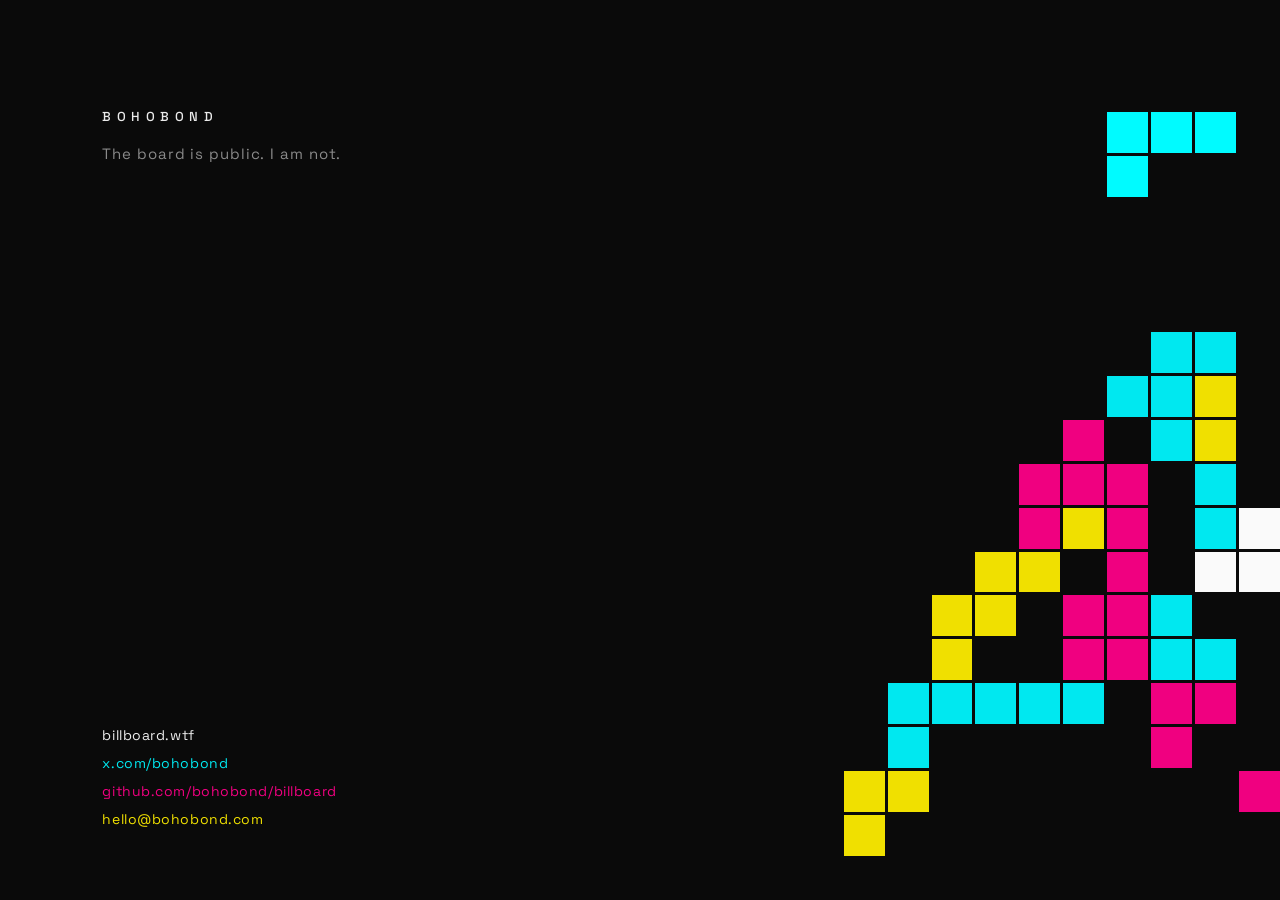
==== index.html @ ad7be21b "Well cells are squares." ====
<!DOCTYPE html>
<html lang="en">
<head>
  <meta charset="utf-8" />
  <meta name="viewport" content="width=device-width, initial-scale=1" />
  <title>BOHOBOND</title>
  <meta name="description" content="The board is public. I am not." />
  <link rel="preconnect" href="https://fonts.googleapis.com" />
  <link rel="preconnect" href="https://fonts.gstatic.com" crossorigin />
  <link href="https://fonts.googleapis.com/css2?family=Space+Grotesk:wght@400;500;600&display=swap" rel="stylesheet" />
  <style>
    :root {
      --void: #0A0A0A;
      --paper: #FAFAFA;
      --ink: #141414;
      --mist: #EBEBEB;
      --cyan: #00E8F0;
      --magenta: #F00080;
      --yellow: #F0E000;
      --dim: #8A8A8A;
    }
    * { box-sizing: border-box; }
    html, body {
      margin: 0;
      min-height: 100%;
      background: var(--void);
      color: var(--mist);
      font-family: "Space Grotesk", system-ui, sans-serif;
    }
    body {
      min-height: 100svh;
      display: grid;
      grid-template-columns: minmax(280px, 42vw) 1fr;
    }
    a { color: inherit; text-decoration: none; }
    a:hover { opacity: 0.7; }
    .card {
      padding: 12vh 8vw 8vh;
      display: flex;
      flex-direction: column;
      justify-content: space-between;
      min-height: 100svh;
    }
    .name {
      font-size: 13px;
      letter-spacing: 0.42em;
      font-weight: 500;
      text-transform: uppercase;
    }
    .strap {
      margin-top: 18px;
      font-size: 15px;
      letter-spacing: 0.06em;
      color: var(--dim);
      max-width: 16em;
      line-height: 1.45;
    }
    .links {
      list-style: none;
      padding: 0;
      margin: 0;
      display: grid;
      gap: 10px;
      font-size: 14px;
      letter-spacing: 0.04em;
    }
    .c { color: var(--cyan); }
    .m { color: var(--magenta); }
    .y { color: var(--yellow); }
    .k { color: var(--mist); }
    .well-wrap {
      position: relative;
      min-height: 100svh;
      display: flex;
      align-items: flex-end;
      justify-content: flex-end;
      overflow: hidden;
    }
    .well {
      --g: 3px;
      --cell: min(4.55svh, 6.8vw);
      display: grid;
      grid-template-columns: repeat(10, var(--cell));
      grid-template-rows: repeat(20, var(--cell));
      gap: var(--g);
      width: max-content;
      height: max-content;
      margin: 0;
      padding: 0;
    }
    .cell { background: transparent; aspect-ratio: 1; }
    .cell.on { cursor: pointer; }
    .cell.C { background: var(--cyan); }
    .cell.M { background: var(--magenta); }
    .cell.Y { background: var(--yellow); }
    .cell.K { background: var(--paper); }
    .cell.live { filter: brightness(1.08); }
    .cell.lock { animation: lock .28s ease-out; }
    .cell.clearing { animation: clear .35s ease-in forwards; }
    .cell.on:hover { filter: brightness(1.14); }
    @keyframes lock {
      0% { transform: translateY(-6px); filter: brightness(1.4); }
      100% { transform: none; filter: none; }
    }
    @keyframes clear {
      to { opacity: 0; transform: scale(0.2); }
    }
    .egg {
      position: fixed;
      left: 8vw;
      bottom: 8vh;
      max-width: 22em;
      font-size: 13px;
      letter-spacing: 0.08em;
      color: var(--mist);
      opacity: 0;
      transform: translateY(8px);
      pointer-events: none;
      transition: opacity .35s ease, transform .35s ease;
    }
    .egg.show { opacity: 1; transform: none; }
    @media (max-width: 820px) {
      body { grid-template-columns: 1fr; }
      .card { min-height: auto; padding: 10vh 8vw 4vh; }
      .well-wrap { min-height: auto; justify-content: flex-end; }
      .well { --cell: min(8.2vw, 3.8svh); }
    }
    @media (prefers-reduced-motion: reduce) {
      .cell.lock, .cell.clearing { animation: none; }
    }
  </style>
</head>
<body>
  <main class="card">
    <header>
      <div class="name">Bohobond</div>
      <p class="strap">The board is public. I am not.</p>
    </header>
    <ul class="links">
      <li><a class="k" href="https://billboard.wtf">billboard.wtf</a></li>
      <li><a class="c" href="https://x.com/bohobond">x.com/bohobond</a></li>
      <li><a class="m" href="https://github.com/bohobond/billboard">github.com/bohobond/billboard</a></li>
      <li><a class="y" href="mailto:hello@bohobond.com">hello@bohobond.com</a></li>
    </ul>
  </main>
  <aside class="well-wrap" aria-hidden="true">
    <div class="well" id="well"></div>
  </aside>
  <div class="egg" id="egg"></div>
  <script>
    const COLS = 10, ROWS = 20;
    const COLORS = ["C", "M", "Y", "K"];
    const SHAPES = {
      I: [[[0,0],[1,0],[2,0],[3,0]], [[0,0],[0,1],[0,2],[0,3]]],
      O: [[[0,0],[1,0],[0,1],[1,1]]],
      T: [[[0,0],[1,0],[2,0],[1,1]], [[1,0],[1,1],[1,2],[0,1]], [[0,1],[1,1],[2,1],[1,0]], [[0,0],[0,1],[0,2],[1,1]]],
      L: [[[0,0],[0,1],[0,2],[1,2]], [[0,1],[1,1],[2,1],[2,0]], [[0,0],[1,0],[1,1],[1,2]], [[0,0],[1,0],[2,0],[0,1]]],
      J: [[[1,0],[1,1],[1,2],[0,2]], [[0,0],[0,1],[1,1],[2,1]], [[0,0],[1,0],[0,1],[0,2]], [[0,0],[1,0],[2,0],[2,1]]],
      S: [[[1,0],[2,0],[0,1],[1,1]], [[0,0],[0,1],[1,1],[1,2]]],
      Z: [[[0,0],[1,0],[1,1],[2,1]], [[1,0],[0,1],[1,1],[0,2]]]
    };
    const NAMES = Object.keys(SHAPES);
    const SEED = [
      "..........","..........","..........","..........","..........",
      "..........","..........",".......CC.","......CCY.",".....M.CY.",
      "....MMM.C.","....MYM.CK","...YY.M.KK","..YY.MMC..","..Y..MMCC.",
      ".CCCCC.MM.",".C.....M..","YY.......M","Y.........",".........."
    ];
    const LINES = [
      "The well is mid-game.",
      "Not the face. The frame.",
      "Leave the B on the other account.",
      "Studio is free. The street is not.",
      "Paper squares count as K."
    ];
    const wellEl = document.getElementById("well");
    const egg = document.getElementById("egg");
    const cells = [];
    const board = [];
    let piece = null, last = 0, paused = false;
    const dropMs = 420;
    const reduce = matchMedia("(prefers-reduced-motion: reduce)").matches;
    for (let r = 0; r < ROWS; r++) {
      board[r] = SEED[r].split("");
      for (let c = 0; c < COLS; c++) {
        const el = document.createElement("div");
        el.className = "cell";
        el.addEventListener("click", () => tap(c, r));
        wellEl.appendChild(el);
        cells.push(el);
      }
    }
    function at(c, r) { return cells[r * COLS + c]; }
    function say(text) {
      egg.textContent = text;
      egg.classList.add("show");
      clearTimeout(say._t);
      say._t = setTimeout(() => egg.classList.remove("show"), 3200);
    }
    function tap(c, r) {
      const ch = painted(c, r);
      if (!ch) return;
      if (ch === "K") say("Paper squares count as K.");
      else if (ch === "C") { say("x.com/bohobond"); window.open("https://x.com/bohobond", "_blank", "noopener"); }
      else if (ch === "M") { say("github.com/bohobond/billboard"); window.open("https://github.com/bohobond/billboard", "_blank", "noopener"); }
      else if (ch === "Y") { say("hello@bohobond.com"); window.open("mailto:hello@bohobond.com", "_blank", "noopener"); }
    }
    function painted(c, r) {
      if (piece) {
        for (const [x, y] of cellsOf(piece)) if (x === c && y === r) return piece.color;
      }
      return board[r][c] === "." ? "" : board[r][c];
    }
    function cellsOf(p) {
      return SHAPES[p.name][p.rot].map(([x, y]) => [p.x + x, p.y + y]);
    }
    function fits(p) {
      return cellsOf(p).every(([x, y]) =>
        x >= 0 && x < COLS && y < ROWS && (y < 0 || board[y][x] === ".")
      );
    }
    function spawn() {
      const name = NAMES[(Math.random() * NAMES.length) | 0];
      const color = COLORS[(Math.random() * COLORS.length) | 0];
      const rot = (Math.random() * SHAPES[name].length) | 0;
      piece = { name, color, rot, x: 4 + ((Math.random() * 3) | 0) - 1, y: -1 };
      if (!fits(piece)) {
        for (let r = 0; r < 6; r++) board[r] = "..........".split("");
        piece.y = 0;
        if (!fits(piece)) piece = null;
      }
    }
    function lock() {
      if (!piece) return;
      for (const [x, y] of cellsOf(piece)) {
        if (y >= 0 && y < ROWS) {
          board[y][x] = piece.color;
          at(x, y).classList.add("lock");
        }
      }
      piece = null;
      sweep();
    }
    function sweep() {
      const full = [];
      for (let r = 0; r < ROWS; r++) if (board[r].every((ch) => ch !== ".")) full.push(r);
      if (!full.length) return;
      full.forEach((r) => { for (let c = 0; c < COLS; c++) at(c, r).classList.add("clearing"); });
      setTimeout(() => {
        full.sort((a, b) => b - a).forEach((r) => {
          board.splice(r, 1);
          board.unshift("..........".split(""));
        });
        paint();
        if (full.length >= 2) say(LINES[(Math.random() * LINES.length) | 0]);
      }, 280);
    }
    function think() {
      if (!piece) return;
      if (Math.random() < 0.45) {
        const next = Object.assign({}, piece, { x: piece.x + (Math.random() < 0.5 ? -1 : 1) });
        if (fits(next)) piece = next;
      }
      if (Math.random() < 0.18) {
        const next = Object.assign({}, piece, { rot: (piece.rot + 1) % SHAPES[piece.name].length });
        if (fits(next)) piece = next;
      }
    }
    function step() {
      if (!piece) spawn();
      if (!piece) return;
      think();
      const down = Object.assign({}, piece, { y: piece.y + 1 });
      if (fits(down)) piece = down;
      else lock();
    }
    function paint() {
      for (let r = 0; r < ROWS; r++) {
        for (let c = 0; c < COLS; c++) {
          const live = piece && cellsOf(piece).some(([x, y]) => x === c && y === r);
          const ch = live ? piece.color : board[r][c];
          const on = ch && ch !== ".";
          at(c, r).className = "cell" + (on ? " on " + ch : "") + (live ? " live" : "");
        }
      }
    }
    function loop(t) {
      if (!paused && !reduce) {
        if (!last) last = t;
        if (t - last >= dropMs) { step(); last = t; }
      }
      paint();
      requestAnimationFrame(loop);
    }
    if (reduce) paint();
    else { spawn(); requestAnimationFrame(loop); }
    document.addEventListener("visibilitychange", () => { paused = document.hidden; last = 0; });
    const seq = [];
    window.addEventListener("keydown", (e) => {
      seq.push(e.key);
      if (seq.length > 8) seq.shift();
      if (seq.join(",") === "ArrowUp,ArrowUp,ArrowDown,ArrowDown,ArrowLeft,ArrowRight,ArrowLeft,ArrowRight") {
        say("The house always wins. Tonight the house is a rectangle.");
      }
      if (e.key === "b" || e.key === "B") say("The B lives on the other account.");
    });
  </script>
</body>
</html>
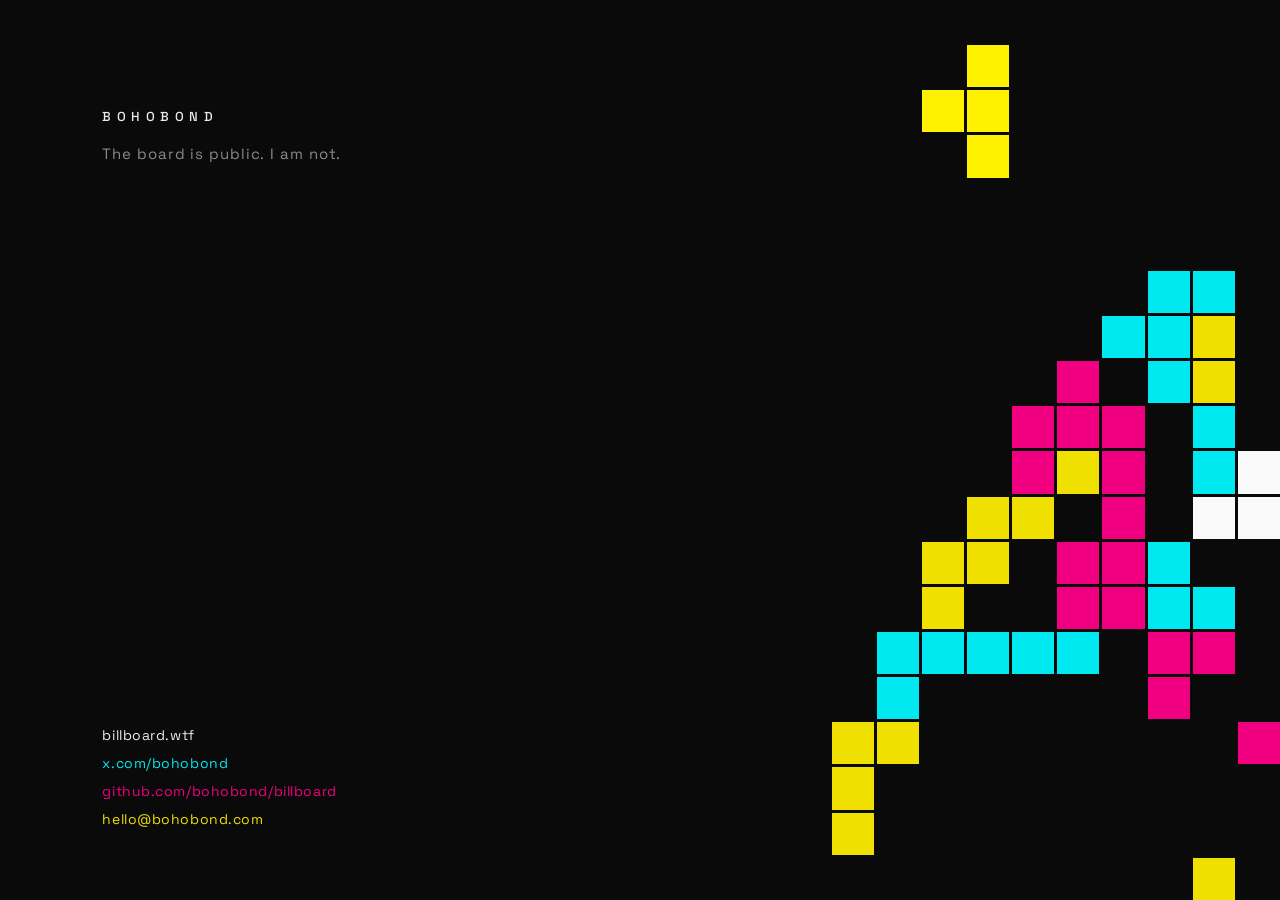
==== commit c2ff8c13: "Square well flush to the floor. Favicon is the crop." ====
--- a/index.html
+++ b/index.html
@@ -5,6 +5,8 @@
   <meta name="viewport" content="width=device-width, initial-scale=1" />
   <title>BOHOBOND</title>
   <meta name="description" content="The board is public. I am not." />
+  <link rel="icon" type="image/png" href="favicon.png" />
+  <link rel="apple-touch-icon" href="favicon.png" />
   <link rel="preconnect" href="https://fonts.googleapis.com" />
   <link rel="preconnect" href="https://fonts.gstatic.com" crossorigin />
   <link href="https://fonts.googleapis.com/css2?family=Space+Grotesk:wght@400;500;600&display=swap" rel="stylesheet" />
@@ -12,7 +14,6 @@
     :root {
       --void: #0A0A0A;
       --paper: #FAFAFA;
-      --ink: #141414;
       --mist: #EBEBEB;
       --cyan: #00E8F0;
       --magenta: #F00080;
@@ -22,13 +23,15 @@
     * { box-sizing: border-box; }
     html, body {
       margin: 0;
-      min-height: 100%;
+      height: 100%;
       background: var(--void);
       color: var(--mist);
       font-family: "Space Grotesk", system-ui, sans-serif;
     }
     body {
-      min-height: 100svh;
+      min-height: 100dvh;
+      height: 100dvh;
+      overflow: hidden;
       display: grid;
       grid-template-columns: minmax(280px, 42vw) 1fr;
     }
@@ -39,38 +42,17 @@
       display: flex;
       flex-direction: column;
       justify-content: space-between;
-      min-height: 100svh;
-    }
-    .name {
-      font-size: 13px;
-      letter-spacing: 0.42em;
-      font-weight: 500;
-      text-transform: uppercase;
-    }
-    .strap {
-      margin-top: 18px;
-      font-size: 15px;
-      letter-spacing: 0.06em;
-      color: var(--dim);
-      max-width: 16em;
-      line-height: 1.45;
-    }
-    .links {
-      list-style: none;
-      padding: 0;
-      margin: 0;
-      display: grid;
-      gap: 10px;
-      font-size: 14px;
-      letter-spacing: 0.04em;
-    }
+      min-height: 100dvh;
+    }
+    .name { font-size: 13px; letter-spacing: 0.42em; font-weight: 500; text-transform: uppercase; }
+    .strap { margin-top: 18px; font-size: 15px; letter-spacing: 0.06em; color: var(--dim); max-width: 16em; line-height: 1.45; }
+    .links { list-style: none; padding: 0; margin: 0; display: grid; gap: 10px; font-size: 14px; letter-spacing: 0.04em; }
     .c { color: var(--cyan); }
     .m { color: var(--magenta); }
     .y { color: var(--yellow); }
     .k { color: var(--mist); }
     .well-wrap {
-      position: relative;
-      min-height: 100svh;
+      height: 100dvh;
       display: flex;
       align-items: flex-end;
       justify-content: flex-end;
@@ -78,17 +60,19 @@
     }
     .well {
       --g: 3px;
-      --cell: min(4.55svh, 6.8vw);
+      --rows: 20;
+      --cols: 10;
+      --cell: calc((100dvh - (var(--rows) - 1) * var(--g)) / var(--rows));
       display: grid;
-      grid-template-columns: repeat(10, var(--cell));
-      grid-template-rows: repeat(20, var(--cell));
+      grid-template-columns: repeat(var(--cols), var(--cell));
+      grid-template-rows: repeat(var(--rows), var(--cell));
       gap: var(--g);
       width: max-content;
-      height: max-content;
+      height: 100dvh;
       margin: 0;
       padding: 0;
     }
-    .cell { background: transparent; aspect-ratio: 1; }
+    .cell { background: transparent; }
     .cell.on { cursor: pointer; }
     .cell.C { background: var(--cyan); }
     .cell.M { background: var(--magenta); }
@@ -102,28 +86,19 @@
       0% { transform: translateY(-6px); filter: brightness(1.4); }
       100% { transform: none; filter: none; }
     }
-    @keyframes clear {
-      to { opacity: 0; transform: scale(0.2); }
-    }
+    @keyframes clear { to { opacity: 0; transform: scale(0.2); } }
     .egg {
-      position: fixed;
-      left: 8vw;
-      bottom: 8vh;
-      max-width: 22em;
-      font-size: 13px;
-      letter-spacing: 0.08em;
-      color: var(--mist);
-      opacity: 0;
-      transform: translateY(8px);
-      pointer-events: none;
+      position: fixed; left: 8vw; bottom: 8vh; max-width: 22em;
+      font-size: 13px; letter-spacing: 0.08em; color: var(--mist);
+      opacity: 0; transform: translateY(8px); pointer-events: none;
       transition: opacity .35s ease, transform .35s ease;
     }
     .egg.show { opacity: 1; transform: none; }
     @media (max-width: 820px) {
-      body { grid-template-columns: 1fr; }
+      body { grid-template-columns: 1fr; height: auto; overflow: auto; }
       .card { min-height: auto; padding: 10vh 8vw 4vh; }
-      .well-wrap { min-height: auto; justify-content: flex-end; }
-      .well { --cell: min(8.2vw, 3.8svh); }
+      .well-wrap { height: auto; }
+      .well { --cell: min(8.2vw, 3.8svh); height: max-content; }
     }
     @media (prefers-reduced-motion: reduce) {
       .cell.lock, .cell.clearing { animation: none; }
@@ -143,40 +118,31 @@
       <li><a class="y" href="mailto:hello@bohobond.com">hello@bohobond.com</a></li>
     </ul>
   </main>
-  <aside class="well-wrap" aria-hidden="true">
-    <div class="well" id="well"></div>
-  </aside>
+  <aside class="well-wrap" aria-hidden="true"><div class="well" id="well"></div></aside>
   <div class="egg" id="egg"></div>
   <script>
     const COLS = 10, ROWS = 20;
-    const COLORS = ["C", "M", "Y", "K"];
+    const COLORS = ["C","M","Y","K"];
     const SHAPES = {
-      I: [[[0,0],[1,0],[2,0],[3,0]], [[0,0],[0,1],[0,2],[0,3]]],
+      I: [[[0,0],[1,0],[2,0],[3,0]],[[0,0],[0,1],[0,2],[0,3]]],
       O: [[[0,0],[1,0],[0,1],[1,1]]],
-      T: [[[0,0],[1,0],[2,0],[1,1]], [[1,0],[1,1],[1,2],[0,1]], [[0,1],[1,1],[2,1],[1,0]], [[0,0],[0,1],[0,2],[1,1]]],
-      L: [[[0,0],[0,1],[0,2],[1,2]], [[0,1],[1,1],[2,1],[2,0]], [[0,0],[1,0],[1,1],[1,2]], [[0,0],[1,0],[2,0],[0,1]]],
-      J: [[[1,0],[1,1],[1,2],[0,2]], [[0,0],[0,1],[1,1],[2,1]], [[0,0],[1,0],[0,1],[0,2]], [[0,0],[1,0],[2,0],[2,1]]],
-      S: [[[1,0],[2,0],[0,1],[1,1]], [[0,0],[0,1],[1,1],[1,2]]],
-      Z: [[[0,0],[1,0],[1,1],[2,1]], [[1,0],[0,1],[1,1],[0,2]]]
+      T: [[[0,0],[1,0],[2,0],[1,1]],[[1,0],[1,1],[1,2],[0,1]],[[0,1],[1,1],[2,1],[1,0]],[[0,0],[0,1],[0,2],[1,1]]],
+      L: [[[0,0],[0,1],[0,2],[1,2]],[[0,1],[1,1],[2,1],[2,0]],[[0,0],[1,0],[1,1],[1,2]],[[0,0],[1,0],[2,0],[0,1]]],
+      J: [[[1,0],[1,1],[1,2],[0,2]],[[0,0],[0,1],[1,1],[2,1]],[[0,0],[1,0],[0,1],[0,2]],[[0,0],[1,0],[2,0],[2,1]]],
+      S: [[[1,0],[2,0],[0,1],[1,1]],[[0,0],[0,1],[1,1],[1,2]]],
+      Z: [[[0,0],[1,0],[1,1],[2,1]],[[1,0],[0,1],[1,1],[0,2]]]
     };
     const NAMES = Object.keys(SHAPES);
     const SEED = [
-      "..........","..........","..........","..........","..........",
-      "..........","..........",".......CC.","......CCY.",".....M.CY.",
-      "....MMM.C.","....MYM.CK","...YY.M.KK","..YY.MMC..","..Y..MMCC.",
-      ".CCCCC.MM.",".C.....M..","YY.......M","Y.........",".........."
+      "..........","..........","..........","..........","..........","..........",
+      ".......CC.","......CCY.",".....M.CY.","....MMM.C.","....MYM.CK","...YY.M.KK",
+      "..YY.MMC..","..Y..MMCC.",".CCCCC.MM.",".C.....M..","YY.......M","Y.........",
+      "Y.........","........Y."
     ];
-    const LINES = [
-      "The well is mid-game.",
-      "Not the face. The frame.",
-      "Leave the B on the other account.",
-      "Studio is free. The street is not.",
-      "Paper squares count as K."
-    ];
+    const LINES = ["The well is mid-game.","Not the face. The frame.","Leave the B on the other account.","Studio is free. The street is not.","Paper squares count as K."];
     const wellEl = document.getElementById("well");
     const egg = document.getElementById("egg");
-    const cells = [];
-    const board = [];
+    const cells = [], board = [];
     let piece = null, last = 0, paused = false;
     const dropMs = 420;
     const reduce = matchMedia("(prefers-reduced-motion: reduce)").matches;
@@ -190,119 +156,76 @@
         cells.push(el);
       }
     }
-    function at(c, r) { return cells[r * COLS + c]; }
-    function say(text) {
-      egg.textContent = text;
-      egg.classList.add("show");
-      clearTimeout(say._t);
-      say._t = setTimeout(() => egg.classList.remove("show"), 3200);
-    }
-    function tap(c, r) {
-      const ch = painted(c, r);
-      if (!ch) return;
-      if (ch === "K") say("Paper squares count as K.");
-      else if (ch === "C") { say("x.com/bohobond"); window.open("https://x.com/bohobond", "_blank", "noopener"); }
-      else if (ch === "M") { say("github.com/bohobond/billboard"); window.open("https://github.com/bohobond/billboard", "_blank", "noopener"); }
-      else if (ch === "Y") { say("hello@bohobond.com"); window.open("mailto:hello@bohobond.com", "_blank", "noopener"); }
-    }
-    function painted(c, r) {
-      if (piece) {
-        for (const [x, y] of cellsOf(piece)) if (x === c && y === r) return piece.color;
+    function at(c,r){ return cells[r*COLS+c]; }
+    function say(text){ egg.textContent=text; egg.classList.add("show"); clearTimeout(say._t); say._t=setTimeout(()=>egg.classList.remove("show"),3200); }
+    function tap(c,r){
+      const ch = painted(c,r); if(!ch) return;
+      if(ch==="K") say("Paper squares count as K.");
+      else if(ch==="C"){ say("x.com/bohobond"); window.open("https://x.com/bohobond","_blank","noopener"); }
+      else if(ch==="M"){ say("github.com/bohobond/billboard"); window.open("https://github.com/bohobond/billboard","_blank","noopener"); }
+      else if(ch==="Y"){ say("hello@bohobond.com"); window.open("mailto:hello@bohobond.com","_blank","noopener"); }
+    }
+    function painted(c,r){
+      if(piece){ for(const [x,y] of cellsOf(piece)) if(x===c&&y===r) return piece.color; }
+      return board[r][c]==="." ? "" : board[r][c];
+    }
+    function cellsOf(p){ return SHAPES[p.name][p.rot].map(([x,y])=>[p.x+x,p.y+y]); }
+    function fits(p){ return cellsOf(p).every(([x,y])=> x>=0 && x<COLS && y<ROWS && (y<0 || board[y][x]===".")); }
+    function spawn(){
+      const name = NAMES[(Math.random()*NAMES.length)|0];
+      const color = COLORS[(Math.random()*COLORS.length)|0];
+      const rot = (Math.random()*SHAPES[name].length)|0;
+      piece = { name, color, rot, x: 4+((Math.random()*3)|0)-1, y: -1 };
+      if(!fits(piece)){
+        for(let r=0;r<6;r++) board[r]="..........".split("");
+        piece.y=0; if(!fits(piece)) piece=null;
       }
-      return board[r][c] === "." ? "" : board[r][c];
-    }
-    function cellsOf(p) {
-      return SHAPES[p.name][p.rot].map(([x, y]) => [p.x + x, p.y + y]);
-    }
-    function fits(p) {
-      return cellsOf(p).every(([x, y]) =>
-        x >= 0 && x < COLS && y < ROWS && (y < 0 || board[y][x] === ".")
-      );
-    }
-    function spawn() {
-      const name = NAMES[(Math.random() * NAMES.length) | 0];
-      const color = COLORS[(Math.random() * COLORS.length) | 0];
-      const rot = (Math.random() * SHAPES[name].length) | 0;
-      piece = { name, color, rot, x: 4 + ((Math.random() * 3) | 0) - 1, y: -1 };
-      if (!fits(piece)) {
-        for (let r = 0; r < 6; r++) board[r] = "..........".split("");
-        piece.y = 0;
-        if (!fits(piece)) piece = null;
+    }
+    function lock(){
+      if(!piece) return;
+      for(const [x,y] of cellsOf(piece)){ if(y>=0&&y<ROWS){ board[y][x]=piece.color; at(x,y).classList.add("lock"); } }
+      piece=null; sweep();
+    }
+    function sweep(){
+      const full=[];
+      for(let r=0;r<ROWS;r++) if(board[r].every(ch=>ch!==".")) full.push(r);
+      if(!full.length) return;
+      full.forEach(r=>{ for(let c=0;c<COLS;c++) at(c,r).classList.add("clearing"); });
+      setTimeout(()=>{
+        full.sort((a,b)=>b-a).forEach(r=>{ board.splice(r,1); board.unshift("..........".split("")); });
+        paint();
+        if(full.length>=2) say(LINES[(Math.random()*LINES.length)|0]);
+      },280);
+    }
+    function think(){
+      if(!piece) return;
+      if(Math.random()<0.45){ const next=Object.assign({},piece,{x:piece.x+(Math.random()<0.5?-1:1)}); if(fits(next)) piece=next; }
+      if(Math.random()<0.18){ const next=Object.assign({},piece,{rot:(piece.rot+1)%SHAPES[piece.name].length}); if(fits(next)) piece=next; }
+    }
+    function step(){
+      if(!piece) spawn(); if(!piece) return;
+      think();
+      const down=Object.assign({},piece,{y:piece.y+1});
+      if(fits(down)) piece=down; else lock();
+    }
+    function paint(){
+      for(let r=0;r<ROWS;r++) for(let c=0;c<COLS;c++){
+        const live=piece && cellsOf(piece).some(([x,y])=>x===c&&y===r);
+        const ch=live?piece.color:board[r][c];
+        at(c,r).className="cell"+(ch&&ch!=="."?" on "+ch:"")+(live?" live":"");
       }
     }
-    function lock() {
-      if (!piece) return;
-      for (const [x, y] of cellsOf(piece)) {
-        if (y >= 0 && y < ROWS) {
-          board[y][x] = piece.color;
-          at(x, y).classList.add("lock");
-        }
-      }
-      piece = null;
-      sweep();
-    }
-    function sweep() {
-      const full = [];
-      for (let r = 0; r < ROWS; r++) if (board[r].every((ch) => ch !== ".")) full.push(r);
-      if (!full.length) return;
-      full.forEach((r) => { for (let c = 0; c < COLS; c++) at(c, r).classList.add("clearing"); });
-      setTimeout(() => {
-        full.sort((a, b) => b - a).forEach((r) => {
-          board.splice(r, 1);
-          board.unshift("..........".split(""));
-        });
-        paint();
-        if (full.length >= 2) say(LINES[(Math.random() * LINES.length) | 0]);
-      }, 280);
-    }
-    function think() {
-      if (!piece) return;
-      if (Math.random() < 0.45) {
-        const next = Object.assign({}, piece, { x: piece.x + (Math.random() < 0.5 ? -1 : 1) });
-        if (fits(next)) piece = next;
-      }
-      if (Math.random() < 0.18) {
-        const next = Object.assign({}, piece, { rot: (piece.rot + 1) % SHAPES[piece.name].length });
-        if (fits(next)) piece = next;
-      }
-    }
-    function step() {
-      if (!piece) spawn();
-      if (!piece) return;
-      think();
-      const down = Object.assign({}, piece, { y: piece.y + 1 });
-      if (fits(down)) piece = down;
-      else lock();
-    }
-    function paint() {
-      for (let r = 0; r < ROWS; r++) {
-        for (let c = 0; c < COLS; c++) {
-          const live = piece && cellsOf(piece).some(([x, y]) => x === c && y === r);
-          const ch = live ? piece.color : board[r][c];
-          const on = ch && ch !== ".";
-          at(c, r).className = "cell" + (on ? " on " + ch : "") + (live ? " live" : "");
-        }
-      }
-    }
-    function loop(t) {
-      if (!paused && !reduce) {
-        if (!last) last = t;
-        if (t - last >= dropMs) { step(); last = t; }
-      }
-      paint();
-      requestAnimationFrame(loop);
-    }
-    if (reduce) paint();
-    else { spawn(); requestAnimationFrame(loop); }
-    document.addEventListener("visibilitychange", () => { paused = document.hidden; last = 0; });
-    const seq = [];
-    window.addEventListener("keydown", (e) => {
-      seq.push(e.key);
-      if (seq.length > 8) seq.shift();
-      if (seq.join(",") === "ArrowUp,ArrowUp,ArrowDown,ArrowDown,ArrowLeft,ArrowRight,ArrowLeft,ArrowRight") {
-        say("The house always wins. Tonight the house is a rectangle.");
-      }
-      if (e.key === "b" || e.key === "B") say("The B lives on the other account.");
+    function loop(t){
+      if(!paused && !reduce){ if(!last) last=t; if(t-last>=dropMs){ step(); last=t; } }
+      paint(); requestAnimationFrame(loop);
+    }
+    if(reduce) paint(); else { spawn(); requestAnimationFrame(loop); }
+    document.addEventListener("visibilitychange",()=>{ paused=document.hidden; last=0; });
+    const seq=[];
+    window.addEventListener("keydown",e=>{
+      seq.push(e.key); if(seq.length>8) seq.shift();
+      if(seq.join(",")==="ArrowUp,ArrowUp,ArrowDown,ArrowDown,ArrowLeft,ArrowRight,ArrowLeft,ArrowRight") say("The house always wins. Tonight the house is a rectangle.");
+      if(e.key==="b"||e.key==="B") say("The B lives on the other account.");
     });
   </script>
 </body>
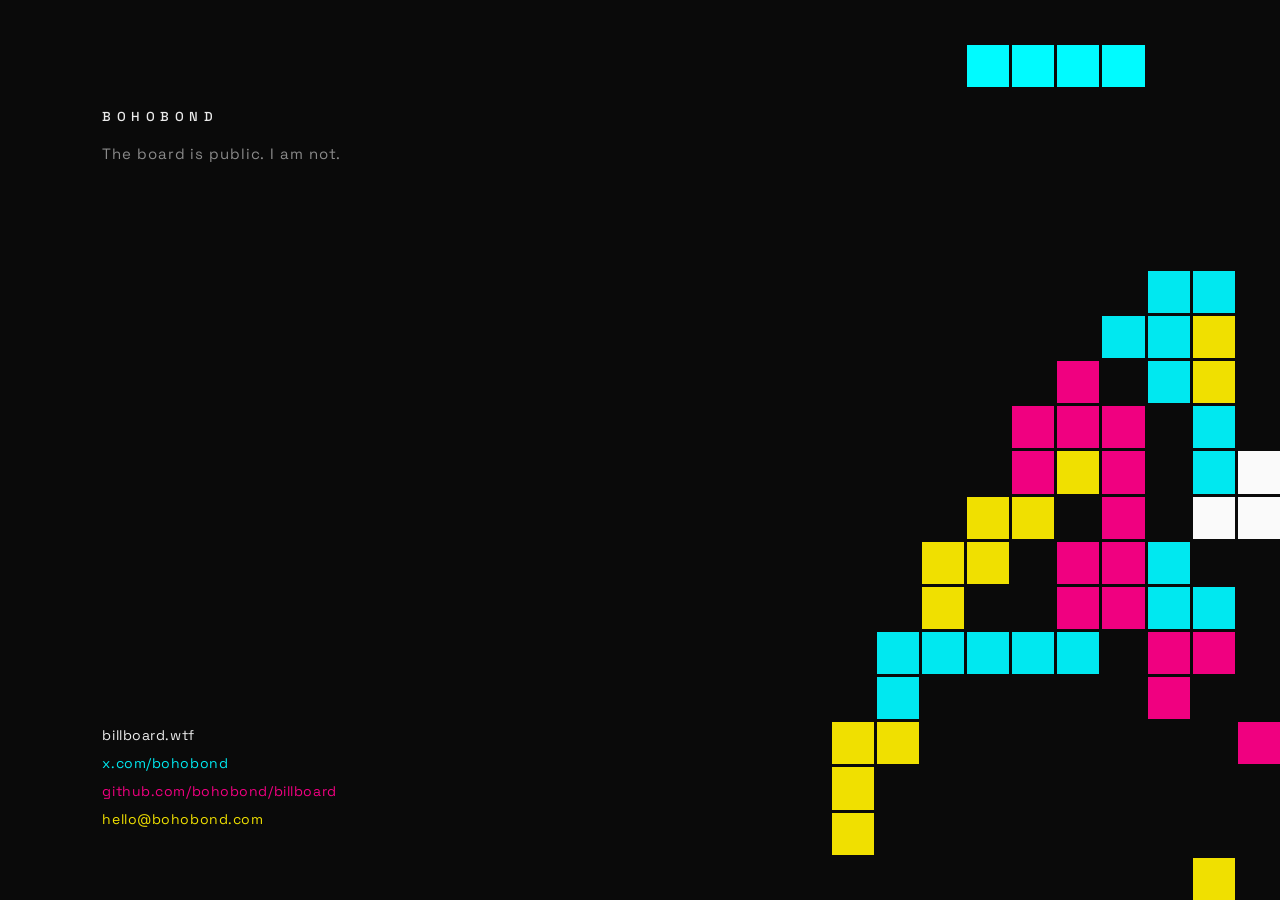
==== commit 80220c3d: "Point tab icon at the well crop." ====
--- a/index.html
+++ b/index.html
@@ -5,8 +5,8 @@
   <meta name="viewport" content="width=device-width, initial-scale=1" />
   <title>BOHOBOND</title>
   <meta name="description" content="The board is public. I am not." />
-  <link rel="icon" type="image/png" href="favicon.png" />
-  <link rel="apple-touch-icon" href="favicon.png" />
+  <link rel="icon" type="image/svg+xml" href="/favicon.svg" />
+  <link rel="apple-touch-icon" href="/favicon.svg" />
   <link rel="preconnect" href="https://fonts.googleapis.com" />
   <link rel="preconnect" href="https://fonts.gstatic.com" crossorigin />
   <link href="https://fonts.googleapis.com/css2?family=Space+Grotesk:wght@400;500;600&display=swap" rel="stylesheet" />
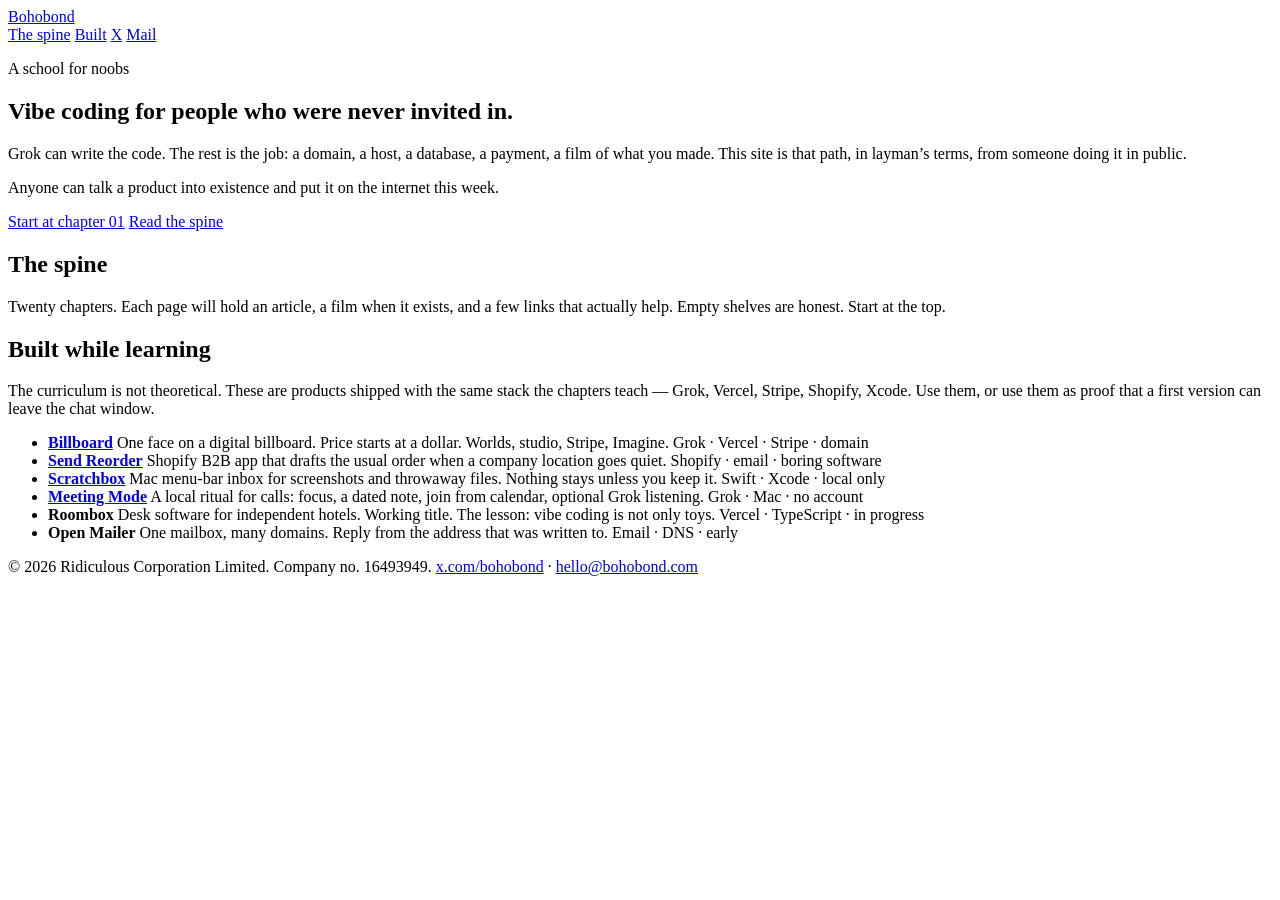
==== commit 42b76725: "Paper school site: intro, spine, built work" ====
--- a/index.html
+++ b/index.html
@@ -3,230 +3,91 @@
 <head>
   <meta charset="utf-8" />
   <meta name="viewport" content="width=device-width, initial-scale=1" />
-  <title>BOHOBOND</title>
-  <meta name="description" content="The board is public. I am not." />
-  <link rel="icon" type="image/svg+xml" href="/favicon.svg" />
-  <link rel="apple-touch-icon" href="/favicon.svg" />
+  <title>Bohobond — vibe coding for people who were never invited in</title>
+  <meta name="description" content="A plain path for beginners who want to ship with Grok. Twenty chapters, plus the tools built along the way." />
   <link rel="preconnect" href="https://fonts.googleapis.com" />
   <link rel="preconnect" href="https://fonts.gstatic.com" crossorigin />
-  <link href="https://fonts.googleapis.com/css2?family=Space+Grotesk:wght@400;500;600&display=swap" rel="stylesheet" />
-  <style>
-    :root {
-      --void: #0A0A0A;
-      --paper: #FAFAFA;
-      --mist: #EBEBEB;
-      --cyan: #00E8F0;
-      --magenta: #F00080;
-      --yellow: #F0E000;
-      --dim: #8A8A8A;
-    }
-    * { box-sizing: border-box; }
-    html, body {
-      margin: 0;
-      height: 100%;
-      background: var(--void);
-      color: var(--mist);
-      font-family: "Space Grotesk", system-ui, sans-serif;
-    }
-    body {
-      min-height: 100dvh;
-      height: 100dvh;
-      overflow: hidden;
-      display: grid;
-      grid-template-columns: minmax(280px, 42vw) 1fr;
-    }
-    a { color: inherit; text-decoration: none; }
-    a:hover { opacity: 0.7; }
-    .card {
-      padding: 12vh 8vw 8vh;
-      display: flex;
-      flex-direction: column;
-      justify-content: space-between;
-      min-height: 100dvh;
-    }
-    .name { font-size: 13px; letter-spacing: 0.42em; font-weight: 500; text-transform: uppercase; }
-    .strap { margin-top: 18px; font-size: 15px; letter-spacing: 0.06em; color: var(--dim); max-width: 16em; line-height: 1.45; }
-    .links { list-style: none; padding: 0; margin: 0; display: grid; gap: 10px; font-size: 14px; letter-spacing: 0.04em; }
-    .c { color: var(--cyan); }
-    .m { color: var(--magenta); }
-    .y { color: var(--yellow); }
-    .k { color: var(--mist); }
-    .well-wrap {
-      height: 100dvh;
-      display: flex;
-      align-items: flex-end;
-      justify-content: flex-end;
-      overflow: hidden;
-    }
-    .well {
-      --g: 3px;
-      --rows: 20;
-      --cols: 10;
-      --cell: calc((100dvh - (var(--rows) - 1) * var(--g)) / var(--rows));
-      display: grid;
-      grid-template-columns: repeat(var(--cols), var(--cell));
-      grid-template-rows: repeat(var(--rows), var(--cell));
-      gap: var(--g);
-      width: max-content;
-      height: 100dvh;
-      margin: 0;
-      padding: 0;
-    }
-    .cell { background: transparent; }
-    .cell.on { cursor: pointer; }
-    .cell.C { background: var(--cyan); }
-    .cell.M { background: var(--magenta); }
-    .cell.Y { background: var(--yellow); }
-    .cell.K { background: var(--paper); }
-    .cell.live { filter: brightness(1.08); }
-    .cell.lock { animation: lock .28s ease-out; }
-    .cell.clearing { animation: clear .35s ease-in forwards; }
-    .cell.on:hover { filter: brightness(1.14); }
-    @keyframes lock {
-      0% { transform: translateY(-6px); filter: brightness(1.4); }
-      100% { transform: none; filter: none; }
-    }
-    @keyframes clear { to { opacity: 0; transform: scale(0.2); } }
-    .egg {
-      position: fixed; left: 8vw; bottom: 8vh; max-width: 22em;
-      font-size: 13px; letter-spacing: 0.08em; color: var(--mist);
-      opacity: 0; transform: translateY(8px); pointer-events: none;
-      transition: opacity .35s ease, transform .35s ease;
-    }
-    .egg.show { opacity: 1; transform: none; }
-    @media (max-width: 820px) {
-      body { grid-template-columns: 1fr; height: auto; overflow: auto; }
-      .card { min-height: auto; padding: 10vh 8vw 4vh; }
-      .well-wrap { height: auto; }
-      .well { --cell: min(8.2vw, 3.8svh); height: max-content; }
-    }
-    @media (prefers-reduced-motion: reduce) {
-      .cell.lock, .cell.clearing { animation: none; }
-    }
-  </style>
+  <link href="https://fonts.googleapis.com/css2?family=IBM+Plex+Sans:wght@400;500;600&family=Source+Serif+4:ital,opsz,wght@0,8..60,400;1,8..60,400&display=swap" rel="stylesheet" />
+  <link rel="stylesheet" href="/styles.css" />
+  <link rel="icon" type="image/svg+xml" href="/favicon.svg" />
 </head>
 <body>
-  <main class="card">
-    <header>
-      <div class="name">Bohobond</div>
-      <p class="strap">The board is public. I am not.</p>
-    </header>
-    <ul class="links">
-      <li><a class="k" href="https://billboard.wtf">billboard.wtf</a></li>
-      <li><a class="c" href="https://x.com/bohobond">x.com/bohobond</a></li>
-      <li><a class="m" href="https://github.com/bohobond/billboard">github.com/bohobond/billboard</a></li>
-      <li><a class="y" href="mailto:hello@bohobond.com">hello@bohobond.com</a></li>
-    </ul>
+  <header>
+    <a class="wordmark" href="/">Bohobond</a>
+    <nav>
+      <a href="#spine">The spine</a>
+      <a href="#built">Built</a>
+      <a href="https://x.com/bohobond">X</a>
+      <a href="mailto:hello@bohobond.com">Mail</a>
+    </nav>
+  </header>
+
+  <main>
+    <section class="hero">
+      <p class="eyebrow">A school for noobs</p>
+      <h1>Vibe coding for people who were never invited in.</h1>
+      <p class="lede">Grok can write the code. The rest is the job: a domain, a host, a database, a payment, a film of what you made. This site is that path, in layman’s terms, from someone doing it in public.</p>
+      <p class="script">Anyone can talk a product into existence and put it on the internet this week.</p>
+      <p class="actions">
+        <a class="btn" href="/vibe-coding">Start at chapter 01</a>
+        <a class="text-link" href="#spine">Read the spine</a>
+      </p>
+    </section>
+
+    <section id="spine">
+      <h2>The spine</h2>
+      <p class="lede tight">Twenty chapters. Each page will hold an article, a film when it exists, and a few links that actually help. Empty shelves are honest. Start at the top.</p>
+      <div id="spine-list"></div>
+    </section>
+
+    <section id="built">
+      <h2>Built while learning</h2>
+      <p class="lede tight">The curriculum is not theoretical. These are products shipped with the same stack the chapters teach — Grok, Vercel, Stripe, Shopify, Xcode. Use them, or use them as proof that a first version can leave the chat window.</p>
+      <ul class="projects">
+        <li>
+          <strong><a href="https://billboard.wtf">Billboard</a></strong>
+          <span>One face on a digital billboard. Price starts at a dollar. Worlds, studio, Stripe, Imagine.</span>
+          <span class="tags">Grok · Vercel · Stripe · domain</span>
+        </li>
+        <li>
+          <strong><a href="https://sendreorder.com">Send Reorder</a></strong>
+          <span>Shopify B2B app that drafts the usual order when a company location goes quiet.</span>
+          <span class="tags">Shopify · email · boring software</span>
+        </li>
+        <li>
+          <strong><a href="https://scratchbox.xyz">Scratchbox</a></strong>
+          <span>Mac menu-bar inbox for screenshots and throwaway files. Nothing stays unless you keep it.</span>
+          <span class="tags">Swift · Xcode · local only</span>
+        </li>
+        <li>
+          <strong><a href="https://meetingmode.xyz">Meeting Mode</a></strong>
+          <span>A local ritual for calls: focus, a dated note, join from calendar, optional Grok listening.</span>
+          <span class="tags">Grok · Mac · no account</span>
+        </li>
+        <li>
+          <strong>Roombox</strong>
+          <span>Desk software for independent hotels. Working title. The lesson: vibe coding is not only toys.</span>
+          <span class="tags">Vercel · TypeScript · in progress</span>
+        </li>
+        <li>
+          <strong>Open Mailer</strong>
+          <span>One mailbox, many domains. Reply from the address that was written to.</span>
+          <span class="tags">Email · DNS · early</span>
+        </li>
+      </ul>
+    </section>
   </main>
-  <aside class="well-wrap" aria-hidden="true"><div class="well" id="well"></div></aside>
-  <div class="egg" id="egg"></div>
-  <script>
-    const COLS = 10, ROWS = 20;
-    const COLORS = ["C","M","Y","K"];
-    const SHAPES = {
-      I: [[[0,0],[1,0],[2,0],[3,0]],[[0,0],[0,1],[0,2],[0,3]]],
-      O: [[[0,0],[1,0],[0,1],[1,1]]],
-      T: [[[0,0],[1,0],[2,0],[1,1]],[[1,0],[1,1],[1,2],[0,1]],[[0,1],[1,1],[2,1],[1,0]],[[0,0],[0,1],[0,2],[1,1]]],
-      L: [[[0,0],[0,1],[0,2],[1,2]],[[0,1],[1,1],[2,1],[2,0]],[[0,0],[1,0],[1,1],[1,2]],[[0,0],[1,0],[2,0],[0,1]]],
-      J: [[[1,0],[1,1],[1,2],[0,2]],[[0,0],[0,1],[1,1],[2,1]],[[0,0],[1,0],[0,1],[0,2]],[[0,0],[1,0],[2,0],[2,1]]],
-      S: [[[1,0],[2,0],[0,1],[1,1]],[[0,0],[0,1],[1,1],[1,2]]],
-      Z: [[[0,0],[1,0],[1,1],[2,1]],[[1,0],[0,1],[1,1],[0,2]]]
-    };
-    const NAMES = Object.keys(SHAPES);
-    const SEED = [
-      "..........","..........","..........","..........","..........","..........",
-      ".......CC.","......CCY.",".....M.CY.","....MMM.C.","....MYM.CK","...YY.M.KK",
-      "..YY.MMC..","..Y..MMCC.",".CCCCC.MM.",".C.....M..","YY.......M","Y.........",
-      "Y.........","........Y."
-    ];
-    const LINES = ["The well is mid-game.","Not the face. The frame.","Leave the B on the other account.","Studio is free. The street is not.","Paper squares count as K."];
-    const wellEl = document.getElementById("well");
-    const egg = document.getElementById("egg");
-    const cells = [], board = [];
-    let piece = null, last = 0, paused = false;
-    const dropMs = 420;
-    const reduce = matchMedia("(prefers-reduced-motion: reduce)").matches;
-    for (let r = 0; r < ROWS; r++) {
-      board[r] = SEED[r].split("");
-      for (let c = 0; c < COLS; c++) {
-        const el = document.createElement("div");
-        el.className = "cell";
-        el.addEventListener("click", () => tap(c, r));
-        wellEl.appendChild(el);
-        cells.push(el);
-      }
-    }
-    function at(c,r){ return cells[r*COLS+c]; }
-    function say(text){ egg.textContent=text; egg.classList.add("show"); clearTimeout(say._t); say._t=setTimeout(()=>egg.classList.remove("show"),3200); }
-    function tap(c,r){
-      const ch = painted(c,r); if(!ch) return;
-      if(ch==="K") say("Paper squares count as K.");
-      else if(ch==="C"){ say("x.com/bohobond"); window.open("https://x.com/bohobond","_blank","noopener"); }
-      else if(ch==="M"){ say("github.com/bohobond/billboard"); window.open("https://github.com/bohobond/billboard","_blank","noopener"); }
-      else if(ch==="Y"){ say("hello@bohobond.com"); window.open("mailto:hello@bohobond.com","_blank","noopener"); }
-    }
-    function painted(c,r){
-      if(piece){ for(const [x,y] of cellsOf(piece)) if(x===c&&y===r) return piece.color; }
-      return board[r][c]==="." ? "" : board[r][c];
-    }
-    function cellsOf(p){ return SHAPES[p.name][p.rot].map(([x,y])=>[p.x+x,p.y+y]); }
-    function fits(p){ return cellsOf(p).every(([x,y])=> x>=0 && x<COLS && y<ROWS && (y<0 || board[y][x]===".")); }
-    function spawn(){
-      const name = NAMES[(Math.random()*NAMES.length)|0];
-      const color = COLORS[(Math.random()*COLORS.length)|0];
-      const rot = (Math.random()*SHAPES[name].length)|0;
-      piece = { name, color, rot, x: 4+((Math.random()*3)|0)-1, y: -1 };
-      if(!fits(piece)){
-        for(let r=0;r<6;r++) board[r]="..........".split("");
-        piece.y=0; if(!fits(piece)) piece=null;
-      }
-    }
-    function lock(){
-      if(!piece) return;
-      for(const [x,y] of cellsOf(piece)){ if(y>=0&&y<ROWS){ board[y][x]=piece.color; at(x,y).classList.add("lock"); } }
-      piece=null; sweep();
-    }
-    function sweep(){
-      const full=[];
-      for(let r=0;r<ROWS;r++) if(board[r].every(ch=>ch!==".")) full.push(r);
-      if(!full.length) return;
-      full.forEach(r=>{ for(let c=0;c<COLS;c++) at(c,r).classList.add("clearing"); });
-      setTimeout(()=>{
-        full.sort((a,b)=>b-a).forEach(r=>{ board.splice(r,1); board.unshift("..........".split("")); });
-        paint();
-        if(full.length>=2) say(LINES[(Math.random()*LINES.length)|0]);
-      },280);
-    }
-    function think(){
-      if(!piece) return;
-      if(Math.random()<0.45){ const next=Object.assign({},piece,{x:piece.x+(Math.random()<0.5?-1:1)}); if(fits(next)) piece=next; }
-      if(Math.random()<0.18){ const next=Object.assign({},piece,{rot:(piece.rot+1)%SHAPES[piece.name].length}); if(fits(next)) piece=next; }
-    }
-    function step(){
-      if(!piece) spawn(); if(!piece) return;
-      think();
-      const down=Object.assign({},piece,{y:piece.y+1});
-      if(fits(down)) piece=down; else lock();
-    }
-    function paint(){
-      for(let r=0;r<ROWS;r++) for(let c=0;c<COLS;c++){
-        const live=piece && cellsOf(piece).some(([x,y])=>x===c&&y===r);
-        const ch=live?piece.color:board[r][c];
-        at(c,r).className="cell"+(ch&&ch!=="."?" on "+ch:"")+(live?" live":"");
-      }
-    }
-    function loop(t){
-      if(!paused && !reduce){ if(!last) last=t; if(t-last>=dropMs){ step(); last=t; } }
-      paint(); requestAnimationFrame(loop);
-    }
-    if(reduce) paint(); else { spawn(); requestAnimationFrame(loop); }
-    document.addEventListener("visibilitychange",()=>{ paused=document.hidden; last=0; });
-    const seq=[];
-    window.addEventListener("keydown",e=>{
-      seq.push(e.key); if(seq.length>8) seq.shift();
-      if(seq.join(",")==="ArrowUp,ArrowUp,ArrowDown,ArrowDown,ArrowLeft,ArrowRight,ArrowLeft,ArrowRight") say("The house always wins. Tonight the house is a rectangle.");
-      if(e.key==="b"||e.key==="B") say("The B lives on the other account.");
-    });
-  </script>
+
+  <footer>
+    <span>© 2026 Ridiculous Corporation Limited. Company no. 16493949.</span>
+    <span>
+      <a href="https://x.com/bohobond">x.com/bohobond</a>
+      ·
+      <a href="mailto:hello@bohobond.com">hello@bohobond.com</a>
+    </span>
+  </footer>
+
+  <script src="/school.js"></script>
+  <script>renderSpine();</script>
 </body>
 </html>
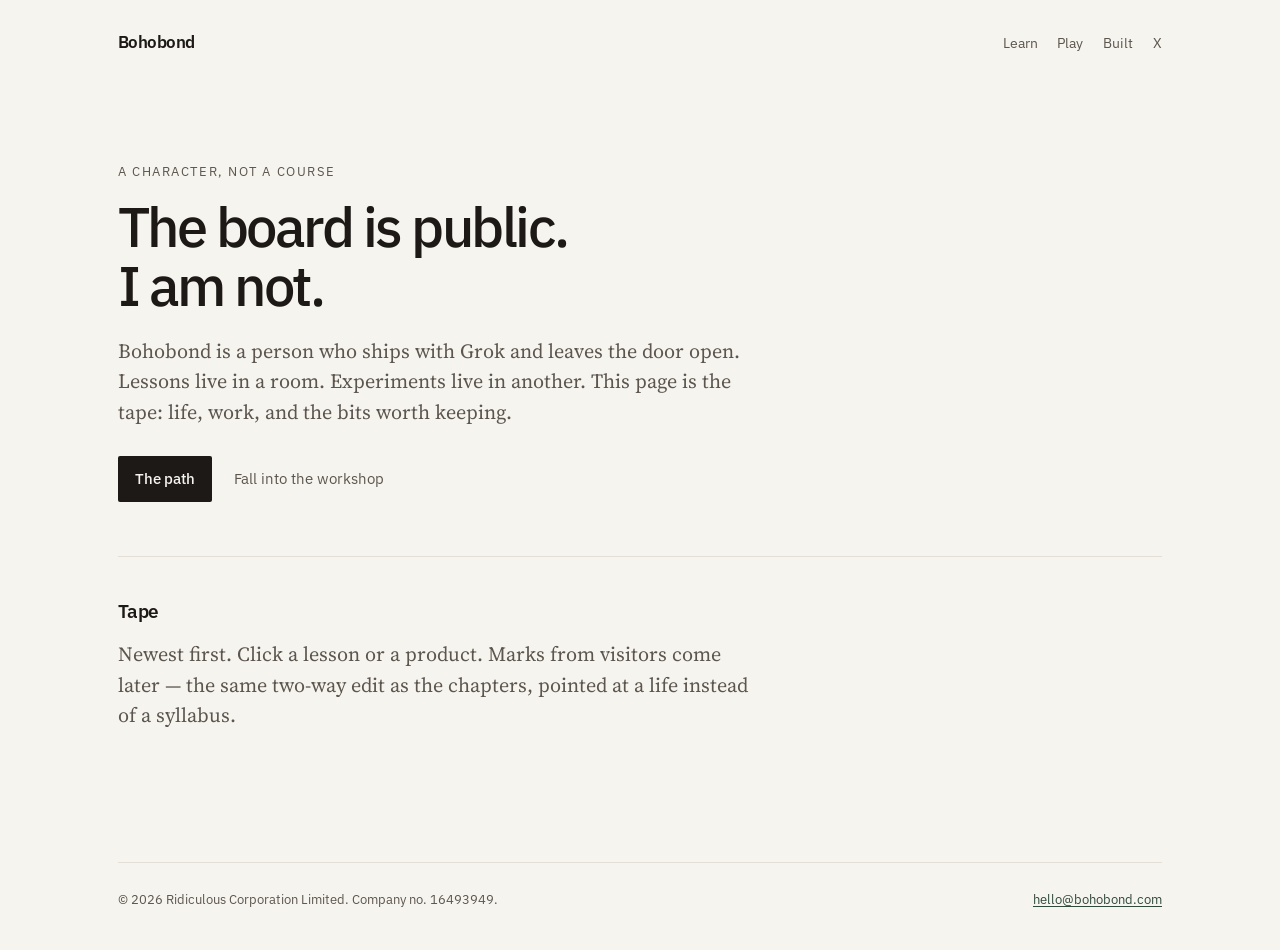
==== commit d0871415: "Character site: tape home, /learn /play /built rooms" ====
--- a/index.html
+++ b/index.html
@@ -3,91 +3,50 @@
 <head>
   <meta charset="utf-8" />
   <meta name="viewport" content="width=device-width, initial-scale=1" />
-  <title>Bohobond — vibe coding for people who were never invited in</title>
-  <meta name="description" content="A plain path for beginners who want to ship with Grok. Twenty chapters, plus the tools built along the way." />
+  <title>Bohobond</title>
+  <meta name="description" content="A public board for a private person. Lessons, things shipped, and a workshop floor." />
   <link rel="preconnect" href="https://fonts.googleapis.com" />
   <link rel="preconnect" href="https://fonts.gstatic.com" crossorigin />
   <link href="https://fonts.googleapis.com/css2?family=IBM+Plex+Sans:wght@400;500;600&family=Source+Serif+4:ital,opsz,wght@0,8..60,400;1,8..60,400&display=swap" rel="stylesheet" />
   <link rel="stylesheet" href="/styles.css" />
+  <link rel="stylesheet" href="/talk.css" />
   <link rel="icon" type="image/svg+xml" href="/favicon.svg" />
 </head>
 <body>
   <header>
     <a class="wordmark" href="/">Bohobond</a>
     <nav>
-      <a href="#spine">The spine</a>
-      <a href="#built">Built</a>
+      <a href="/learn">Learn</a>
+      <a href="/play">Play</a>
+      <a href="/built">Built</a>
       <a href="https://x.com/bohobond">X</a>
-      <a href="mailto:hello@bohobond.com">Mail</a>
     </nav>
   </header>
 
   <main>
     <section class="hero">
-      <p class="eyebrow">A school for noobs</p>
-      <h1>Vibe coding for people who were never invited in.</h1>
-      <p class="lede">Grok can write the code. The rest is the job: a domain, a host, a database, a payment, a film of what you made. This site is that path, in layman’s terms, from someone doing it in public.</p>
-      <p class="script">Anyone can talk a product into existence and put it on the internet this week.</p>
+      <p class="eyebrow">A character, not a course</p>
+      <h1>The board is public.<br />I am not.</h1>
+      <p class="lede">Bohobond is a person who ships with Grok and leaves the door open. Lessons live in a room. Experiments live in another. This page is the tape: life, work, and the bits worth keeping.</p>
       <p class="actions">
-        <a class="btn" href="/vibe-coding">Start at chapter 01</a>
-        <a class="text-link" href="#spine">Read the spine</a>
+        <a class="btn" href="/learn">The path</a>
+        <a class="text-link" href="/play">Fall into the workshop</a>
       </p>
     </section>
 
-    <section id="spine">
-      <h2>The spine</h2>
-      <p class="lede tight">Twenty chapters. Each page will hold an article, a film when it exists, and a few links that actually help. Empty shelves are honest. Start at the top.</p>
-      <div id="spine-list"></div>
-    </section>
-
-    <section id="built">
-      <h2>Built while learning</h2>
-      <p class="lede tight">The curriculum is not theoretical. These are products shipped with the same stack the chapters teach — Grok, Vercel, Stripe, Shopify, Xcode. Use them, or use them as proof that a first version can leave the chat window.</p>
-      <ul class="projects">
-        <li>
-          <strong><a href="https://billboard.wtf">Billboard</a></strong>
-          <span>One face on a digital billboard. Price starts at a dollar. Worlds, studio, Stripe, Imagine.</span>
-          <span class="tags">Grok · Vercel · Stripe · domain</span>
-        </li>
-        <li>
-          <strong><a href="https://sendreorder.com">Send Reorder</a></strong>
-          <span>Shopify B2B app that drafts the usual order when a company location goes quiet.</span>
-          <span class="tags">Shopify · email · boring software</span>
-        </li>
-        <li>
-          <strong><a href="https://scratchbox.xyz">Scratchbox</a></strong>
-          <span>Mac menu-bar inbox for screenshots and throwaway files. Nothing stays unless you keep it.</span>
-          <span class="tags">Swift · Xcode · local only</span>
-        </li>
-        <li>
-          <strong><a href="https://meetingmode.xyz">Meeting Mode</a></strong>
-          <span>A local ritual for calls: focus, a dated note, join from calendar, optional Grok listening.</span>
-          <span class="tags">Grok · Mac · no account</span>
-        </li>
-        <li>
-          <strong>Roombox</strong>
-          <span>Desk software for independent hotels. Working title. The lesson: vibe coding is not only toys.</span>
-          <span class="tags">Vercel · TypeScript · in progress</span>
-        </li>
-        <li>
-          <strong>Open Mailer</strong>
-          <span>One mailbox, many domains. Reply from the address that was written to.</span>
-          <span class="tags">Email · DNS · early</span>
-        </li>
-      </ul>
+    <section id="tape-wrap">
+      <h2>Tape</h2>
+      <p class="lede tight">Newest first. Click a lesson or a product. Marks from visitors come later — the same two-way edit as the chapters, pointed at a life instead of a syllabus.</p>
+      <div id="tape" class="tape"></div>
     </section>
   </main>
 
   <footer>
     <span>© 2026 Ridiculous Corporation Limited. Company no. 16493949.</span>
-    <span>
-      <a href="https://x.com/bohobond">x.com/bohobond</a>
-      ·
-      <a href="mailto:hello@bohobond.com">hello@bohobond.com</a>
-    </span>
+    <span><a href="mailto:hello@bohobond.com">hello@bohobond.com</a></span>
   </footer>
 
   <script src="/school.js"></script>
-  <script>renderSpine();</script>
+  <script>bootTimeline();</script>
 </body>
 </html>
--- a/styles.css
+++ b/styles.css
@@ -0,0 +1,314 @@
+:root {
+  --bg: #f6f4ef;
+  --bg-elev: #fffcf7;
+  --ink: #1c1916;
+  --ink-soft: #5c564e;
+  --line: #e4dfd6;
+  --accent: #2f4a3c;
+  --accent-hover: #24382e;
+  --max: 44rem;
+  --wide: 58rem;
+}
+
+* { box-sizing: border-box; }
+html { font-size: 18px; }
+body {
+  margin: 0;
+  background: var(--bg);
+  color: var(--ink);
+  font-family: "Source Serif 4", "Iowan Old Style", "Palatino Linotype", Palatino, serif;
+  line-height: 1.5;
+  min-height: 100vh;
+  display: flex;
+  flex-direction: column;
+}
+
+a {
+  color: var(--accent);
+  text-decoration-thickness: 1px;
+  text-underline-offset: 0.18em;
+}
+a:hover { color: var(--accent-hover); }
+
+header, main, footer {
+  width: min(var(--wide), calc(100% - 2.5rem));
+  margin-left: auto;
+  margin-right: auto;
+}
+
+header {
+  padding: 1.6rem 0 0;
+  display: flex;
+  justify-content: space-between;
+  align-items: baseline;
+  gap: 1rem;
+}
+
+.wordmark {
+  font-family: "IBM Plex Sans", "Helvetica Neue", Helvetica, Arial, sans-serif;
+  font-weight: 600;
+  font-size: 0.95rem;
+  letter-spacing: -0.03em;
+  color: var(--ink);
+  text-decoration: none;
+}
+.wordmark:hover { color: var(--ink); }
+
+nav {
+  font-family: "IBM Plex Sans", "Helvetica Neue", Helvetica, Arial, sans-serif;
+  font-size: 0.8rem;
+  color: var(--ink-soft);
+  display: flex;
+  gap: 1.1rem;
+}
+nav a { color: var(--ink-soft); text-decoration: none; }
+nav a:hover { color: var(--ink); }
+
+main { flex: 1; padding: 3.5rem 0 4rem; }
+
+.hero { max-width: var(--max); padding: 2.5rem 0 3rem; border-top: 0; }
+
+.eyebrow {
+  font-family: "IBM Plex Sans", "Helvetica Neue", Helvetica, Arial, sans-serif;
+  font-size: 0.72rem;
+  letter-spacing: 0.12em;
+  text-transform: uppercase;
+  color: var(--ink-soft);
+  margin: 0 0 0.85rem;
+}
+
+h1 {
+  font-family: "IBM Plex Sans", "Helvetica Neue", Helvetica, Arial, sans-serif;
+  font-weight: 500;
+  font-size: clamp(2rem, 5vw, 3.1rem);
+  letter-spacing: -0.045em;
+  line-height: 1.06;
+  margin: 0 0 1.15rem;
+}
+
+h2 {
+  font-family: "IBM Plex Sans", "Helvetica Neue", Helvetica, Arial, sans-serif;
+  font-weight: 575;
+  font-size: 1.05rem;
+  letter-spacing: -0.03em;
+  margin: 0 0 0.75rem;
+}
+
+section { padding: 2.25rem 0; border-top: 1px solid var(--line); }
+
+.lede {
+  font-size: 1.12rem;
+  color: var(--ink-soft);
+  max-width: 36rem;
+  margin: 0 0 1.6rem;
+}
+.lede.tight { margin-bottom: 1.1rem; }
+
+.script {
+  border-left: 2px solid var(--accent);
+  padding: 0.1rem 0 0.1rem 1.1rem;
+  color: var(--ink);
+  font-style: italic;
+  margin: 0 0 2rem;
+  max-width: 34rem;
+}
+
+.actions {
+  display: flex;
+  flex-wrap: wrap;
+  align-items: center;
+  gap: 1rem 1.25rem;
+  margin: 0;
+  font-family: "IBM Plex Sans", "Helvetica Neue", Helvetica, Arial, sans-serif;
+}
+
+.btn {
+  display: inline-block;
+  background: var(--ink);
+  color: var(--bg);
+  text-decoration: none;
+  font-family: "IBM Plex Sans", "Helvetica Neue", Helvetica, Arial, sans-serif;
+  font-size: 0.85rem;
+  font-weight: 500;
+  letter-spacing: -0.01em;
+  padding: 0.65rem 0.95rem;
+  border-radius: 2px;
+}
+.btn:hover { background: var(--accent); color: var(--bg); }
+
+.text-link {
+  font-size: 0.85rem;
+  color: var(--ink-soft);
+  text-decoration: none;
+}
+.text-link:hover { color: var(--ink); }
+
+.spine {
+  list-style: none;
+  margin: 0;
+  padding: 0;
+}
+.spine li { border-top: 1px solid var(--line); }
+.spine li:first-child { border-top: 0; }
+.spine a {
+  display: grid;
+  grid-template-columns: 2.4rem 1fr auto;
+  gap: 0.9rem;
+  align-items: baseline;
+  padding: 0.7rem 0;
+  color: inherit;
+  text-decoration: none;
+}
+.spine a:hover .t { color: var(--accent); }
+.spine .n {
+  font-family: "IBM Plex Sans", "Helvetica Neue", Helvetica, Arial, sans-serif;
+  font-size: 0.78rem;
+  color: var(--ink-soft);
+  font-variant-numeric: tabular-nums;
+}
+.spine .t {
+  font-family: "IBM Plex Sans", "Helvetica Neue", Helvetica, Arial, sans-serif;
+  font-weight: 500;
+  letter-spacing: -0.02em;
+}
+.spine .one {
+  display: block;
+  color: var(--ink-soft);
+  font-size: 0.95rem;
+  margin-top: 0.15rem;
+}
+.spine .st {
+  font-family: "IBM Plex Sans", "Helvetica Neue", Helvetica, Arial, sans-serif;
+  font-size: 0.72rem;
+  letter-spacing: 0.08em;
+  text-transform: uppercase;
+  color: var(--ink-soft);
+}
+.part {
+  font-family: "IBM Plex Sans", "Helvetica Neue", Helvetica, Arial, sans-serif;
+  font-size: 0.72rem;
+  letter-spacing: 0.12em;
+  text-transform: uppercase;
+  color: var(--ink-soft);
+  margin: 1.6rem 0 0.4rem;
+}
+.part:first-child { margin-top: 0.4rem; }
+
+.projects {
+  list-style: none;
+  margin: 0;
+  padding: 0;
+  display: grid;
+  gap: 0.9rem;
+}
+@media (min-width: 720px) {
+  .projects { grid-template-columns: 1fr 1fr; gap: 1rem 1.5rem; }
+}
+.projects li {
+  background: var(--bg-elev);
+  border: 1px solid var(--line);
+  padding: 1.1rem 1.15rem 1.2rem;
+}
+.projects strong {
+  display: block;
+  font-family: "IBM Plex Sans", "Helvetica Neue", Helvetica, Arial, sans-serif;
+  font-size: 0.92rem;
+  font-weight: 600;
+  letter-spacing: -0.02em;
+  margin-bottom: 0.35rem;
+}
+.projects strong a { color: var(--ink); text-decoration: none; }
+.projects strong a:hover { color: var(--accent); }
+.projects span { color: var(--ink-soft); font-size: 0.95rem; }
+.projects .tags {
+  display: block;
+  margin-top: 0.65rem;
+  font-family: "IBM Plex Sans", "Helvetica Neue", Helvetica, Arial, sans-serif;
+  font-size: 0.72rem;
+  color: var(--ink-soft);
+  letter-spacing: 0.02em;
+}
+
+.crumb {
+  font-family: "IBM Plex Sans", "Helvetica Neue", Helvetica, Arial, sans-serif;
+  font-size: 0.8rem;
+  color: var(--ink-soft);
+  margin: 0 0 1.5rem;
+}
+.crumb a { color: var(--ink-soft); text-decoration: none; }
+.crumb a:hover { color: var(--ink); }
+
+.article { max-width: var(--max); }
+.article p { color: var(--ink-soft); margin: 0 0 1em; }
+.article p.lead { color: var(--ink); font-size: 1.12rem; }
+
+.side { display: grid; gap: 1.75rem; }
+.slot, .notes {
+  background: var(--bg-elev);
+  border: 1px solid var(--line);
+  padding: 1.1rem 1.15rem 1.2rem;
+}
+.slot h2, .notes h2 { margin-bottom: 0.6rem; }
+.film {
+  min-height: 8rem;
+  display: grid;
+  place-items: center;
+  text-align: center;
+  color: var(--ink-soft);
+  font-size: 0.95rem;
+  border: 1px dashed var(--line);
+  padding: 1.25rem;
+  background: var(--bg);
+}
+.notes ul { list-style: none; margin: 0; padding: 0; }
+.notes li {
+  padding: 0.55rem 0;
+  border-top: 1px solid var(--line);
+  color: var(--ink-soft);
+  font-size: 0.95rem;
+}
+.notes li:first-child { border-top: 0; padding-top: 0; }
+.notes .src {
+  display: block;
+  font-family: "IBM Plex Sans", "Helvetica Neue", Helvetica, Arial, sans-serif;
+  font-size: 0.72rem;
+  margin-top: 0.2rem;
+}
+
+.grid {
+  display: grid;
+  gap: 2rem;
+}
+@media (min-width: 860px) {
+  .grid { grid-template-columns: 1.35fr 0.8fr; gap: 2.5rem; align-items: start; }
+}
+
+.pager {
+  display: flex;
+  justify-content: space-between;
+  gap: 1rem;
+  margin-top: 2.5rem;
+  padding-top: 1.25rem;
+  border-top: 1px solid var(--line);
+  font-family: "IBM Plex Sans", "Helvetica Neue", Helvetica, Arial, sans-serif;
+  font-size: 0.85rem;
+}
+
+footer {
+  padding: 1.5rem 0 2.25rem;
+  border-top: 1px solid var(--line);
+  font-family: "IBM Plex Sans", "Helvetica Neue", Helvetica, Arial, sans-serif;
+  font-size: 0.72rem;
+  color: var(--ink-soft);
+  display: flex;
+  flex-wrap: wrap;
+  gap: 0.35rem 1.25rem;
+  justify-content: space-between;
+}
+
+@media (max-width: 640px) {
+  main { padding-top: 1.5rem; }
+  header { flex-wrap: wrap; }
+  .spine a { grid-template-columns: 2.2rem 1fr; }
+  .spine .st { display: none; }
+}
--- a/talk.css
+++ b/talk.css
@@ -0,0 +1,74 @@
+.article h2 {
+  font-family: "IBM Plex Sans", "Helvetica Neue", Helvetica, Arial, sans-serif;
+  font-size: 0.95rem;
+  font-weight: 575;
+  letter-spacing: -0.02em;
+  margin: 1.6rem 0 0.5rem;
+}
+.article ul { padding-left: 1.15rem; color: var(--ink-soft); }
+.article li { margin: 0.25rem 0; }
+.article-bar {
+  display: flex;
+  justify-content: space-between;
+  align-items: baseline;
+  gap: 1rem;
+}
+.edit-actions { display: flex; gap: 0.8rem; }
+.text-btn {
+  font-family: "IBM Plex Sans", "Helvetica Neue", Helvetica, Arial, sans-serif;
+  font-size: 0.78rem;
+  background: none;
+  border: 0;
+  padding: 0;
+  color: var(--ink-soft);
+  cursor: pointer;
+}
+.text-btn:hover { color: var(--ink); }
+.hide { display: none !important; }
+#article-body.editing {
+  outline: 1px dashed var(--line);
+  background: var(--bg-elev);
+  padding: 0.75rem 0.9rem;
+}
+.edit-status {
+  font-family: "IBM Plex Sans", "Helvetica Neue", Helvetica, Arial, sans-serif;
+  font-size: 0.78rem;
+  color: var(--ink-soft);
+  min-height: 1.2em;
+}
+.talk { margin-top: 0.5rem; }
+.comments { list-style: none; margin: 0 0 1.5rem; padding: 0; }
+.comments li { padding: 0.9rem 0; border-top: 1px solid var(--line); }
+.comments li.empty { color: var(--ink-soft); border-top: 0; }
+.comments strong {
+  font-family: "IBM Plex Sans", "Helvetica Neue", Helvetica, Arial, sans-serif;
+  font-size: 0.88rem;
+}
+.comments time {
+  display: block;
+  font-family: "IBM Plex Sans", "Helvetica Neue", Helvetica, Arial, sans-serif;
+  font-size: 0.72rem;
+  color: var(--ink-soft);
+  margin: 0.15rem 0 0.35rem;
+}
+.comments p { margin: 0; color: var(--ink-soft); }
+.comment-form label {
+  display: block;
+  font-family: "IBM Plex Sans", "Helvetica Neue", Helvetica, Arial, sans-serif;
+  font-size: 0.78rem;
+  margin: 0 0 0.85rem;
+}
+.comment-form input,
+.comment-form textarea {
+  display: block;
+  width: 100%;
+  margin-top: 0.3rem;
+  font: inherit;
+  font-size: 1rem;
+  color: var(--ink);
+  background: var(--bg-elev);
+  border: 1px solid var(--line);
+  padding: 0.55rem 0.65rem;
+  border-radius: 2px;
+}
+.comment-form .btn { border: 0; cursor: pointer; }
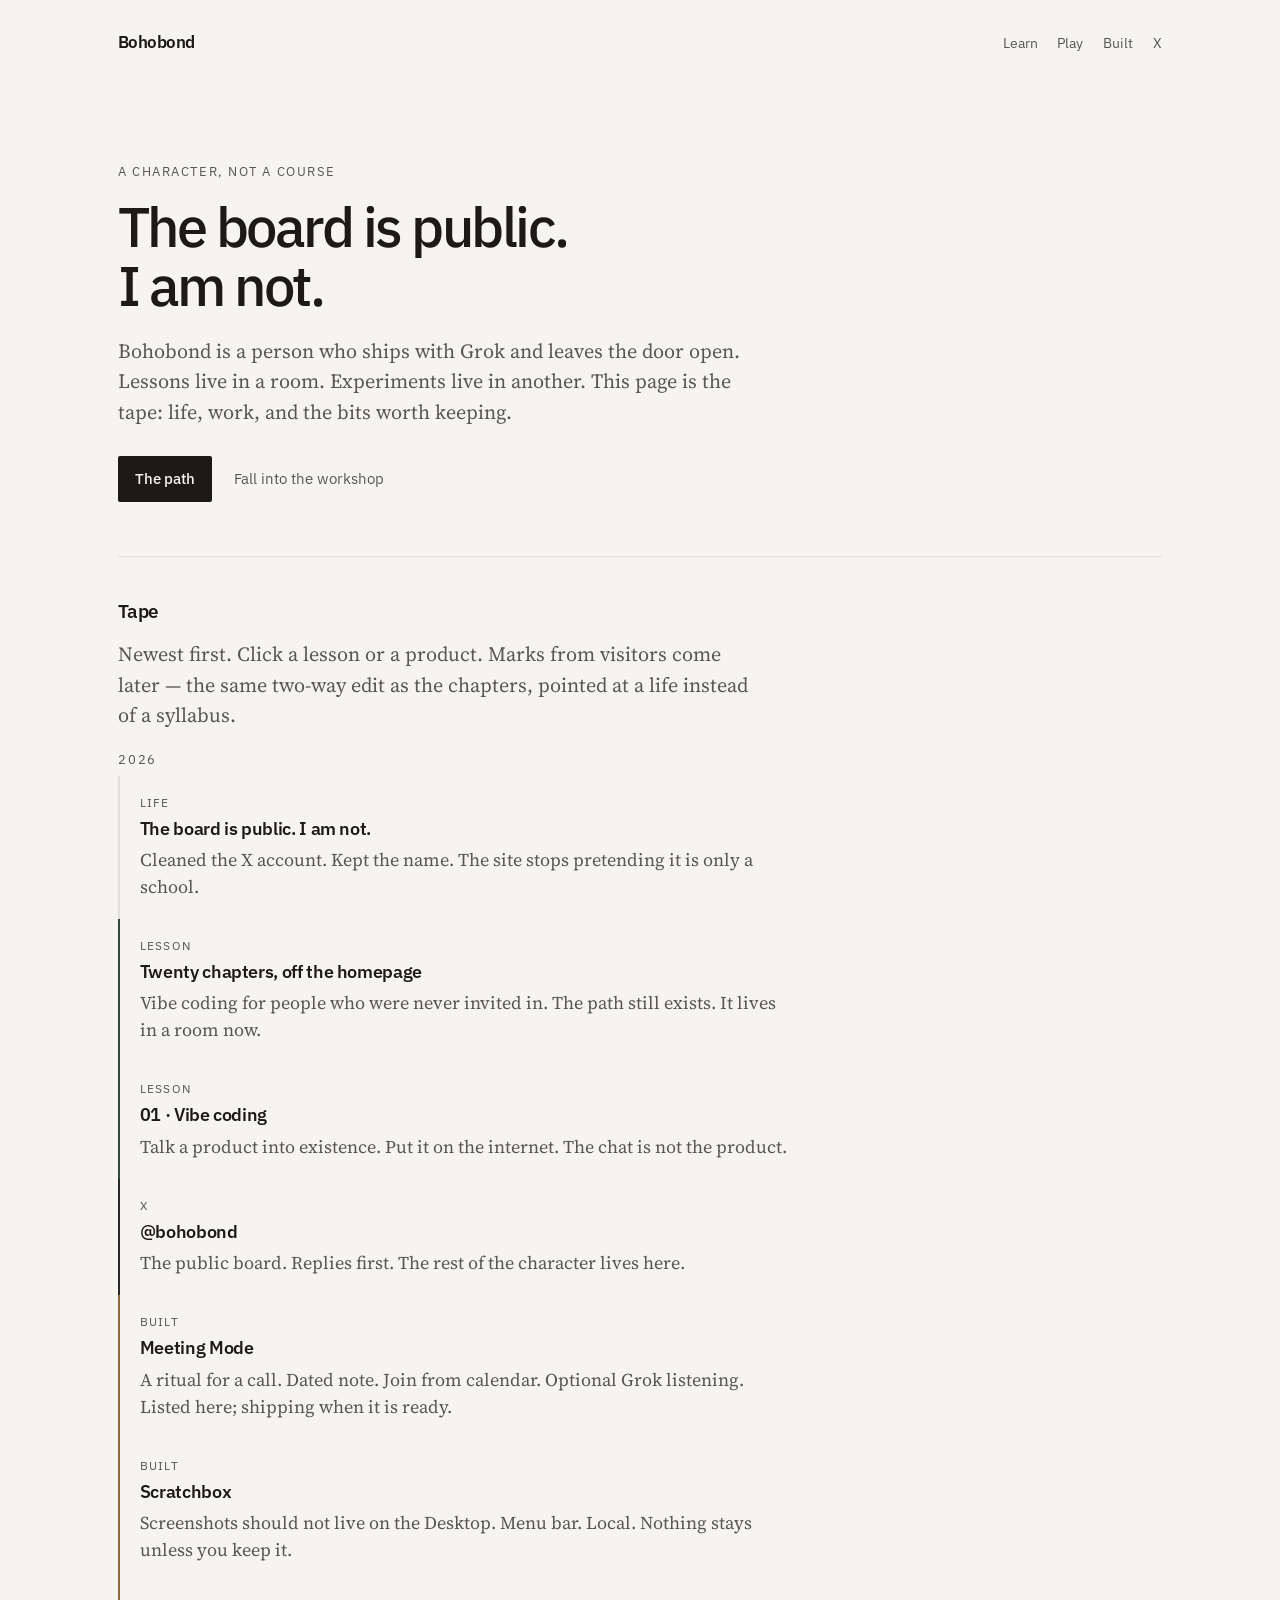
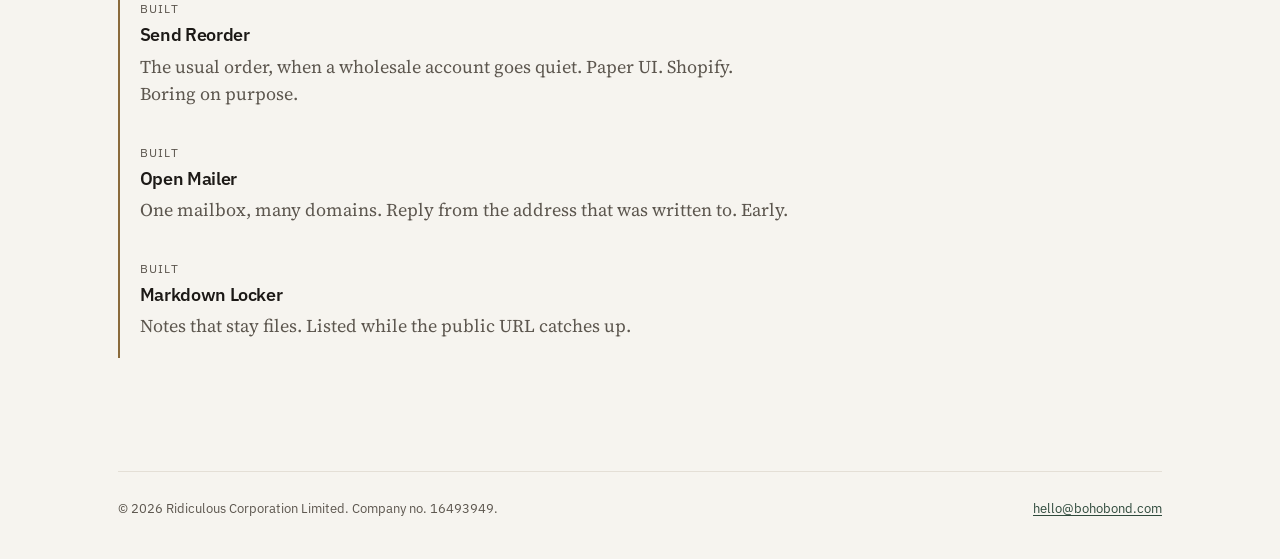
==== commit 431dc049: "Load tape renderer on homepage" ====
--- a/index.html
+++ b/index.html
@@ -46,7 +46,7 @@
     <span><a href="mailto:hello@bohobond.com">hello@bohobond.com</a></span>
   </footer>
 
-  <script src="/school.js"></script>
+  <script src="/site.js"></script>
   <script>bootTimeline();</script>
 </body>
 </html>
--- a/talk.css
+++ b/talk.css
@@ -72,3 +72,83 @@
   border-radius: 2px;
 }
 .comment-form .btn { border: 0; cursor: pointer; }
+
+.tape { margin-top: 0.5rem; }
+.tape-year {
+  font-family: "IBM Plex Sans", "Helvetica Neue", Helvetica, Arial, sans-serif;
+  font-size: 0.72rem;
+  letter-spacing: 0.14em;
+  text-transform: uppercase;
+  color: var(--ink-soft);
+  padding: 1.4rem 0 0.35rem;
+  border-top: 1px solid var(--line);
+}
+.tape-year:first-child { border-top: 0; padding-top: 0; }
+.tape-item {
+  display: block;
+  padding: 0.95rem 0 1.05rem 1.1rem;
+  border-left: 2px solid var(--line);
+  color: inherit;
+  text-decoration: none;
+}
+.tape-item + .tape-item { margin-top: 0; }
+a.tape-item:hover strong { color: var(--accent); }
+.tape-item .k {
+  display: block;
+  font-family: "IBM Plex Sans", "Helvetica Neue", Helvetica, Arial, sans-serif;
+  font-size: 0.68rem;
+  letter-spacing: 0.1em;
+  text-transform: uppercase;
+  color: var(--ink-soft);
+  margin-bottom: 0.2rem;
+}
+.tape-item strong {
+  font-family: "IBM Plex Sans", "Helvetica Neue", Helvetica, Arial, sans-serif;
+  font-weight: 575;
+  letter-spacing: -0.02em;
+}
+.tape-item p {
+  margin: 0.25rem 0 0;
+  color: var(--ink-soft);
+  max-width: 36rem;
+}
+.kind-lesson { border-left-color: var(--accent); }
+.kind-built { border-left-color: #8a6a3b; }
+.kind-x { border-left-color: #2a2a2a; }
+.kind-mark { border-left-color: #7a4a4a; }
+
+body.play { background: #12110f; color: #f3efe6; }
+body.play header, body.play main, body.play footer { width: min(58rem, calc(100% - 2.5rem)); }
+body.play .wordmark, body.play .wordmark:hover { color: #f3efe6; }
+body.play nav a { color: #9a9488; }
+body.play nav a:hover { color: #f3efe6; }
+body.play .eyebrow { color: #9a9488; }
+body.play .lede { color: #c6bfb2; }
+.play-main { padding: 3.5rem 0 5rem; }
+.play-grid {
+  display: grid;
+  gap: 1rem;
+  margin-top: 2.5rem;
+}
+@media (min-width: 720px) {
+  .play-grid { grid-template-columns: 1fr 1fr 1fr; }
+}
+.play-card {
+  min-height: 14rem;
+  border: 1px solid #2a2824;
+  background: #1a1916;
+  padding: 1.15rem 1.2rem;
+}
+.play-card span {
+  font-family: "IBM Plex Sans", "Helvetica Neue", Helvetica, Arial, sans-serif;
+  font-size: 0.68rem;
+  letter-spacing: 0.12em;
+  color: #9a9488;
+}
+.play-card strong {
+  display: block;
+  font-family: "IBM Plex Sans", "Helvetica Neue", Helvetica, Arial, sans-serif;
+  margin: 1.5rem 0 0.4rem;
+  letter-spacing: -0.03em;
+}
+.play-card p { color: #9a9488; margin: 0; }
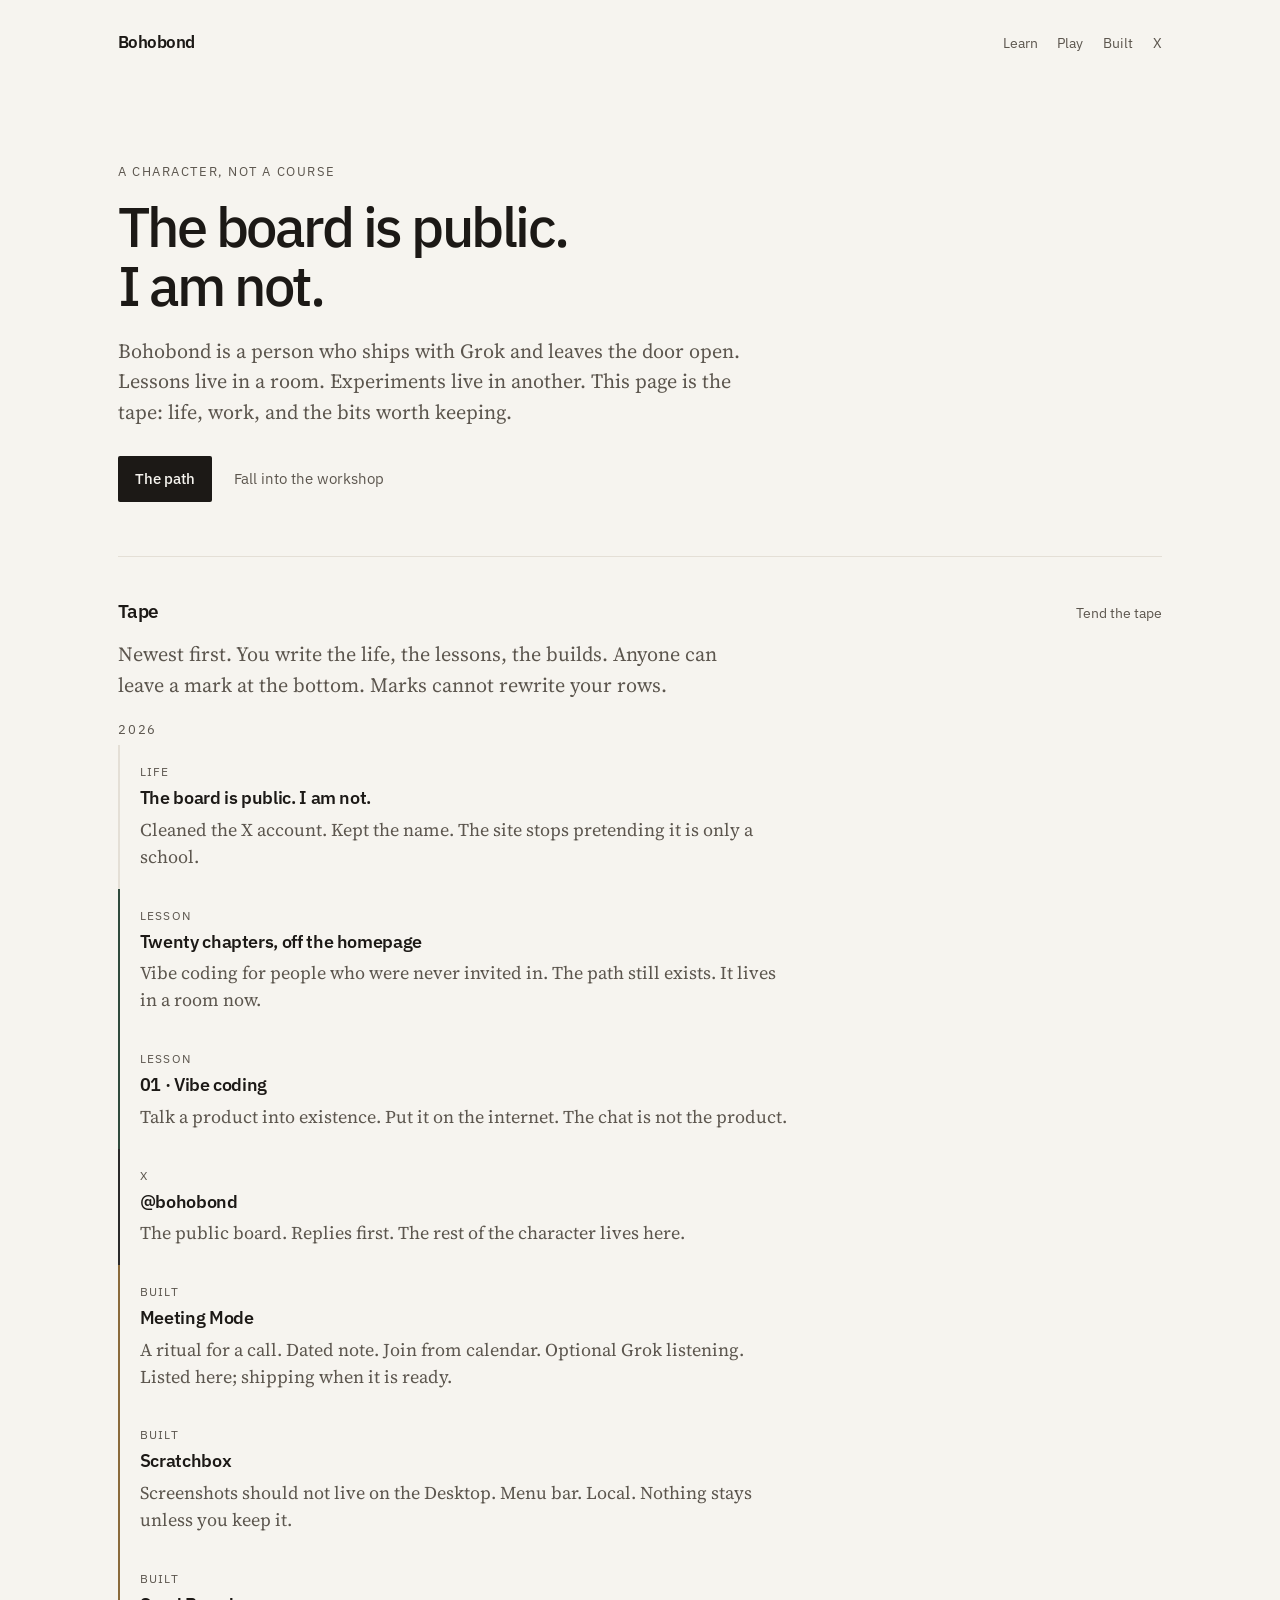
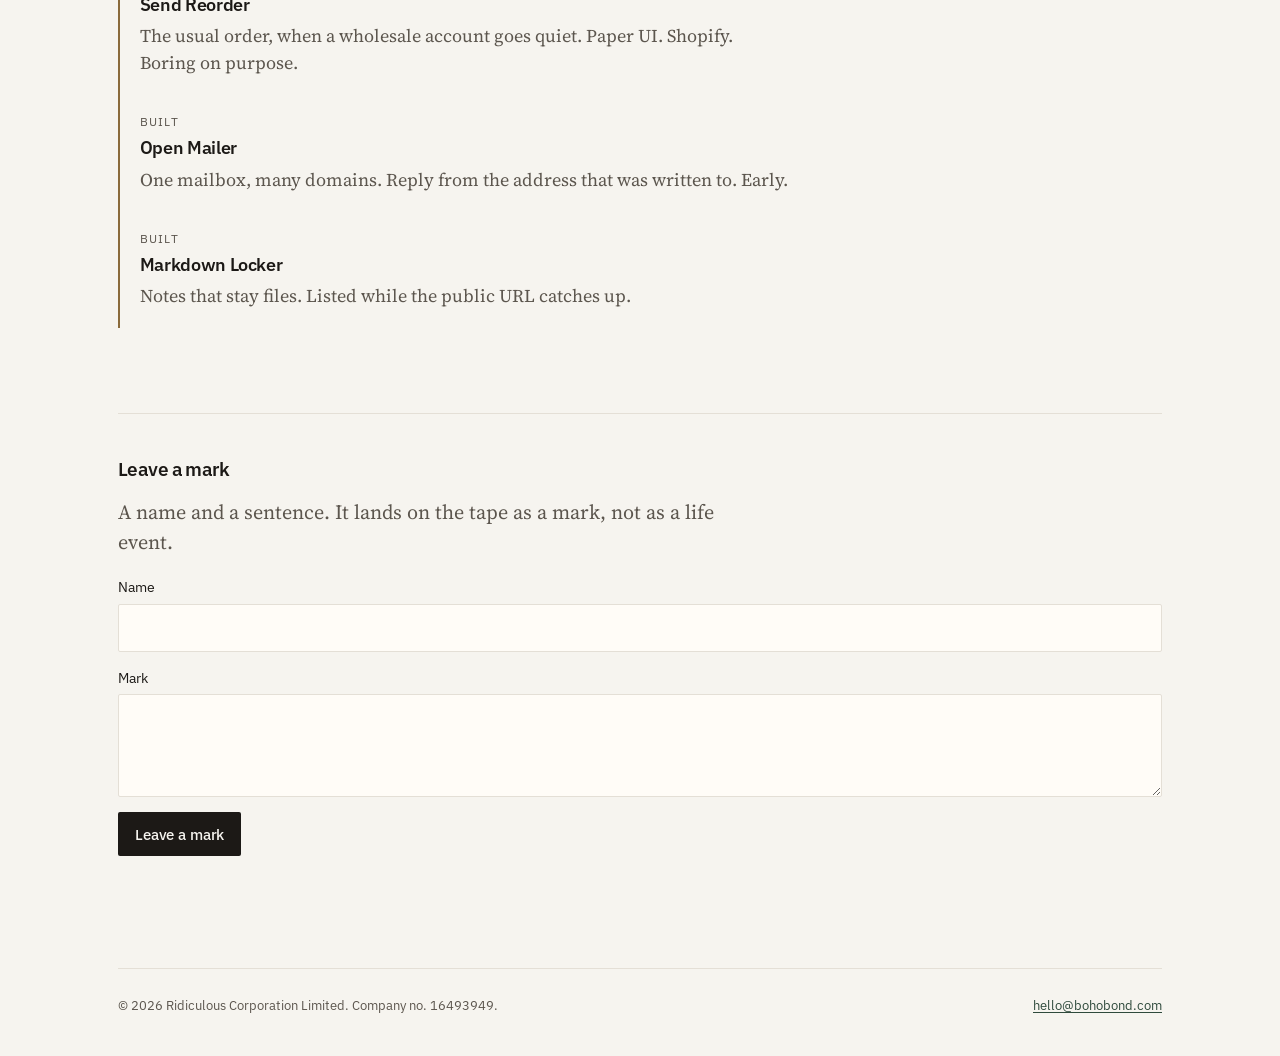
==== commit 287f0b0a: "Homepage tape CMS UI" ====
--- a/index.html
+++ b/index.html
@@ -10,6 +10,7 @@
   <link href="https://fonts.googleapis.com/css2?family=IBM+Plex+Sans:wght@400;500;600&family=Source+Serif+4:ital,opsz,wght@0,8..60,400;1,8..60,400&display=swap" rel="stylesheet" />
   <link rel="stylesheet" href="/styles.css" />
   <link rel="stylesheet" href="/talk.css" />
+  <link rel="stylesheet" href="/tape.css" />
   <link rel="icon" type="image/svg+xml" href="/favicon.svg" />
 </head>
 <body>
@@ -35,9 +36,50 @@
     </section>
 
     <section id="tape-wrap">
-      <h2>Tape</h2>
-      <p class="lede tight">Newest first. Click a lesson or a product. Marks from visitors come later — the same two-way edit as the chapters, pointed at a life instead of a syllabus.</p>
+      <div class="article-bar">
+        <h2>Tape</h2>
+        <button type="button" class="text-btn" id="tend-tape">Tend the tape</button>
+      </div>
+      <p class="lede tight">Newest first. You write the life, the lessons, the builds. Anyone can leave a mark at the bottom. Marks cannot rewrite your rows.</p>
+
+      <form id="owner-form" class="tape-form hide" autocomplete="off">
+        <input type="hidden" name="id" />
+        <div class="tape-fields">
+          <label>Kind
+            <select name="kind">
+              <option value="life">Life</option>
+              <option value="lesson">Lesson</option>
+              <option value="built">Built</option>
+              <option value="note">Note</option>
+              <option value="film">Film</option>
+              <option value="x">X</option>
+            </select>
+          </label>
+          <label>Date <input type="date" name="at" /></label>
+        </div>
+        <label>Title <input type="text" name="title" maxlength="120" required /></label>
+        <label>Body <textarea name="body" rows="3" maxlength="600" required></textarea></label>
+        <label>Link <input type="text" name="href" maxlength="300" placeholder="/learn or https://" /></label>
+        <p class="actions">
+          <button class="btn" type="submit">Add to tape</button>
+          <button type="button" class="text-btn" id="owner-clear">Clear</button>
+        </p>
+      </form>
+
       <div id="tape" class="tape"></div>
+      <p class="edit-status" id="tape-status"></p>
+    </section>
+
+    <section id="mark">
+      <h2>Leave a mark</h2>
+      <p class="lede tight">A name and a sentence. It lands on the tape as a mark, not as a life event.</p>
+      <form id="mark-form" class="comment-form">
+        <label>Name <input type="text" name="name" maxlength="60" required /></label>
+        <label>Mark <textarea name="body" rows="3" maxlength="400" required></textarea></label>
+        <p class="actions">
+          <button class="btn" type="submit">Leave a mark</button>
+        </p>
+      </form>
     </section>
   </main>
 
--- a/tape.css
+++ b/tape.css
@@ -0,0 +1,46 @@
+.tape-form {
+  background: var(--bg-elev);
+  border: 1px solid var(--line);
+  padding: 1.1rem 1.15rem 1.2rem;
+  margin: 0 0 1.5rem;
+}
+.tape-form label {
+  display: block;
+  font-family: "IBM Plex Sans", "Helvetica Neue", Helvetica, Arial, sans-serif;
+  font-size: 0.78rem;
+  margin: 0 0 0.85rem;
+}
+.tape-form input,
+.tape-form textarea,
+.tape-form select {
+  display: block;
+  width: 100%;
+  margin-top: 0.3rem;
+  font: inherit;
+  font-size: 1rem;
+  color: var(--ink);
+  background: var(--bg);
+  border: 1px solid var(--line);
+  padding: 0.55rem 0.65rem;
+  border-radius: 2px;
+}
+.tape-fields {
+  display: grid;
+  gap: 0.8rem;
+}
+@media (min-width: 640px) {
+  .tape-fields { grid-template-columns: 1fr 1fr; }
+}
+.tape-meta {
+  display: flex;
+  gap: 0.9rem;
+  margin-top: 0.45rem;
+  font-family: "IBM Plex Sans", "Helvetica Neue", Helvetica, Arial, sans-serif;
+  font-size: 0.78rem;
+}
+.tape-open {
+  color: var(--ink-soft);
+  text-decoration: none;
+}
+.tape-open:hover { color: var(--ink); }
+.tape-form .btn { border: 0; cursor: pointer; }
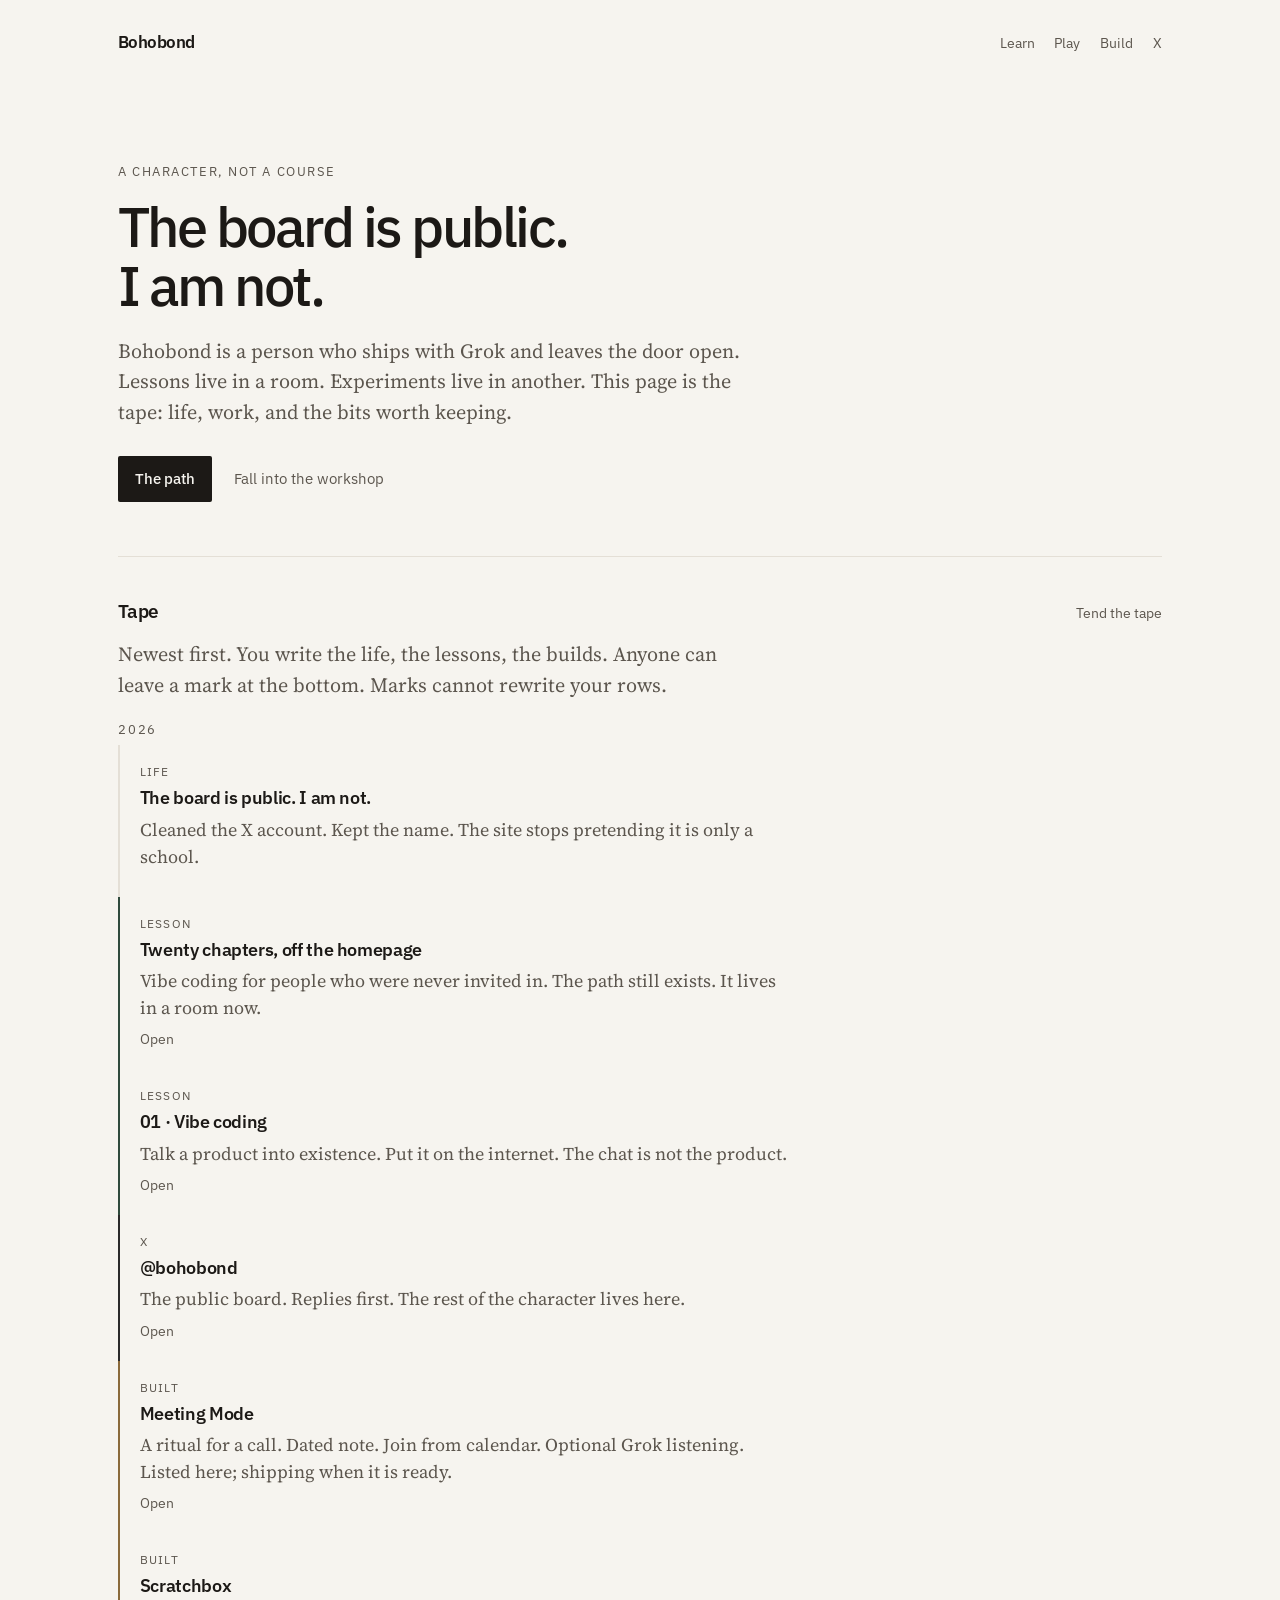
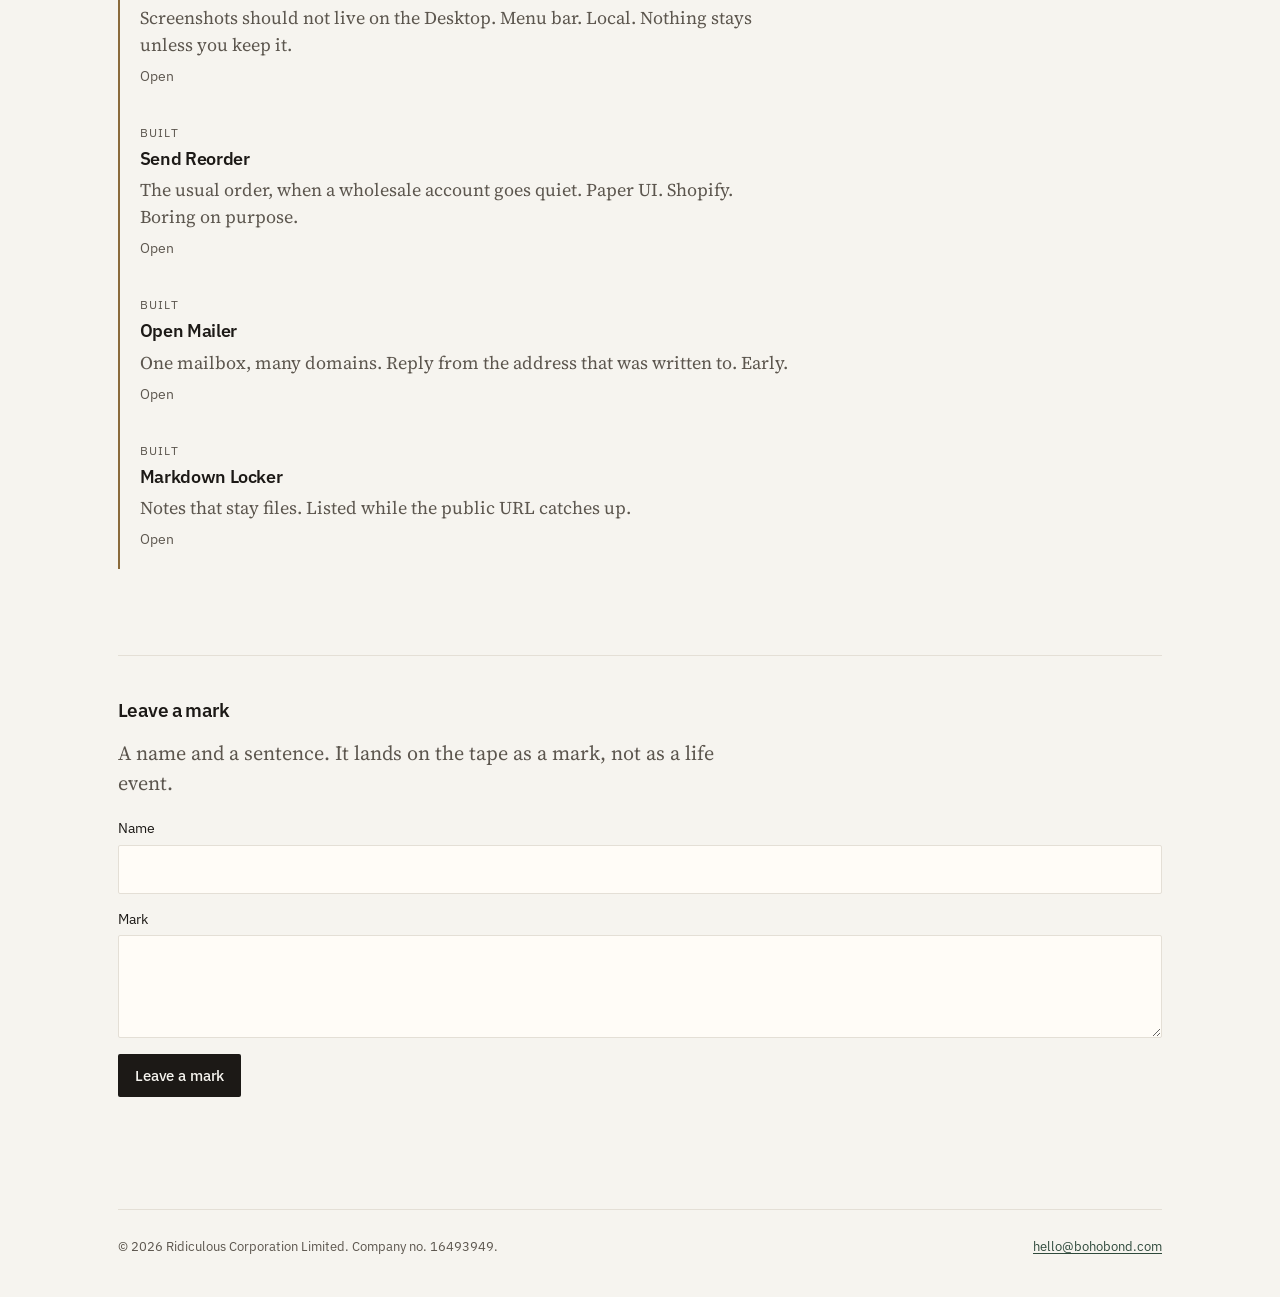
==== commit e2016a86: "Nav: Build not Built" ====
--- a/index.html
+++ b/index.html
@@ -19,7 +19,7 @@
     <nav>
       <a href="/learn">Learn</a>
       <a href="/play">Play</a>
-      <a href="/built">Built</a>
+      <a href="/build">Build</a>
       <a href="https://x.com/bohobond">X</a>
     </nav>
   </header>
@@ -49,7 +49,7 @@
             <select name="kind">
               <option value="life">Life</option>
               <option value="lesson">Lesson</option>
-              <option value="built">Built</option>
+              <option value="built">Build</option>
               <option value="note">Note</option>
               <option value="film">Film</option>
               <option value="x">X</option>
